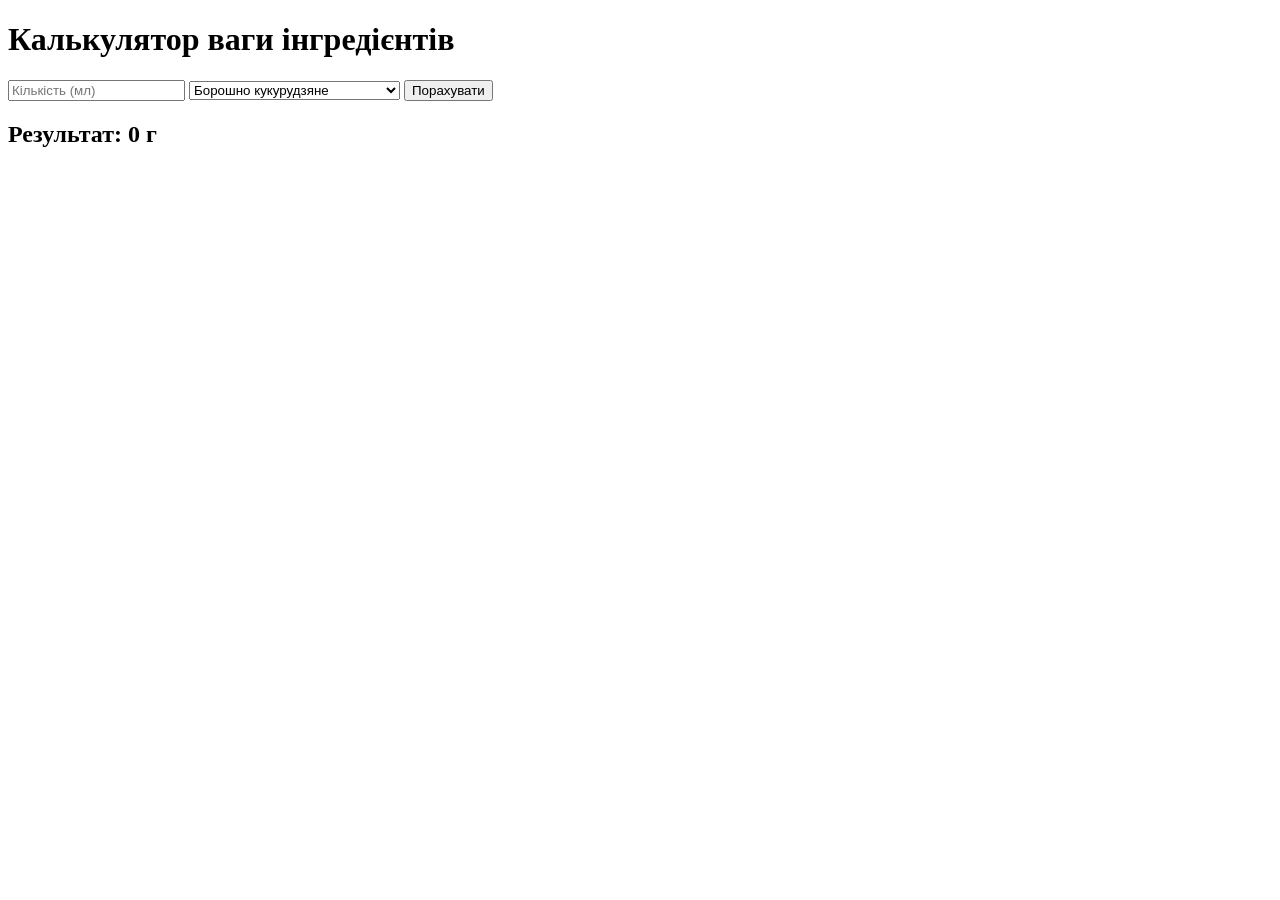
==== index.html @ 8fab9724 "Update index.html" ====
<!DOCTYPE html>
<html lang="uk">
<head>
    <meta charset="UTF-8">
    <title>Конвертер рецептів</title>
</head>
<body>
    <h1>Калькулятор ваги інгредієнтів</h1>

    <input type="number" id="volume-input" placeholder="Кількість (мл)">
    
  <select id="ingredient-select">
    <option value="борошно кукурудзяне">Борошно кукурудзяне</option>
    <option value="борошно пшеничне">Борошно пшеничне</option>
    <option value="варення">Варення</option>
    <option value="вершки (рідкі)">Вершки (рідкі)</option>
    <option value="вершкове масло (розтоплене)">Вершкове масло (розтоплене)</option>
    <option value="вівсяні пластівці">Вівсяні пластівці</option>
    <option value="вода">Вода</option>
    <option value="горіхи (мелені)">Горіхи (мелені)</option>
    <option value="гречка">Гречка</option>
    <option value="згущене молоко">Згущене молоко</option>
    <option value="йогурт (класичний)">Йогурт (класичний)</option>
    <option value="какао-порошок">Какао-порошок</option>
    <option value="кефір">Кефір</option>
    <option value="крохмаль">Крохмаль</option>
    <option value="майонез">Майонез</option>
    <option value="манна крупа">Манна крупа</option>
    <option value="мед (рідкий)">Мед (рідкий)</option>
    <option value="молоко цільне">Молоко цільне</option>
    <option value="олія рослинна">Олія рослинна</option>
    <option value="оцет">Оцет</option>
    <option value="пшоно">Пшоно</option>
    <option value="рис">Рис</option>
    <option value="родзинки">Родзинки</option>
    <option value="сир кисломолочний (творог)">Сир кисломолочний (творог)</option>
    <option value="сир твердий (тертий)">Сир твердий (тертий)</option>
    <option value="сіль (кухонна)">Сіль (кухонна)</option>
    <option value="сметана">Сметана</option>
    <option value="сухарі панірувальні">Сухарі панірувальні</option>
    <option value="томатна паста">Томатна паста</option>
    <option value="цукор">Цукор</option>
    <option value="цукрова пудра">Цукрова пудра</option>
</select>

    <button id="calc-button">Порахувати</button>

    <h2 id="result-text">Результат: 0 г</h2>

    <script type="module" src="js/app.js"></script>
</body>
</html>
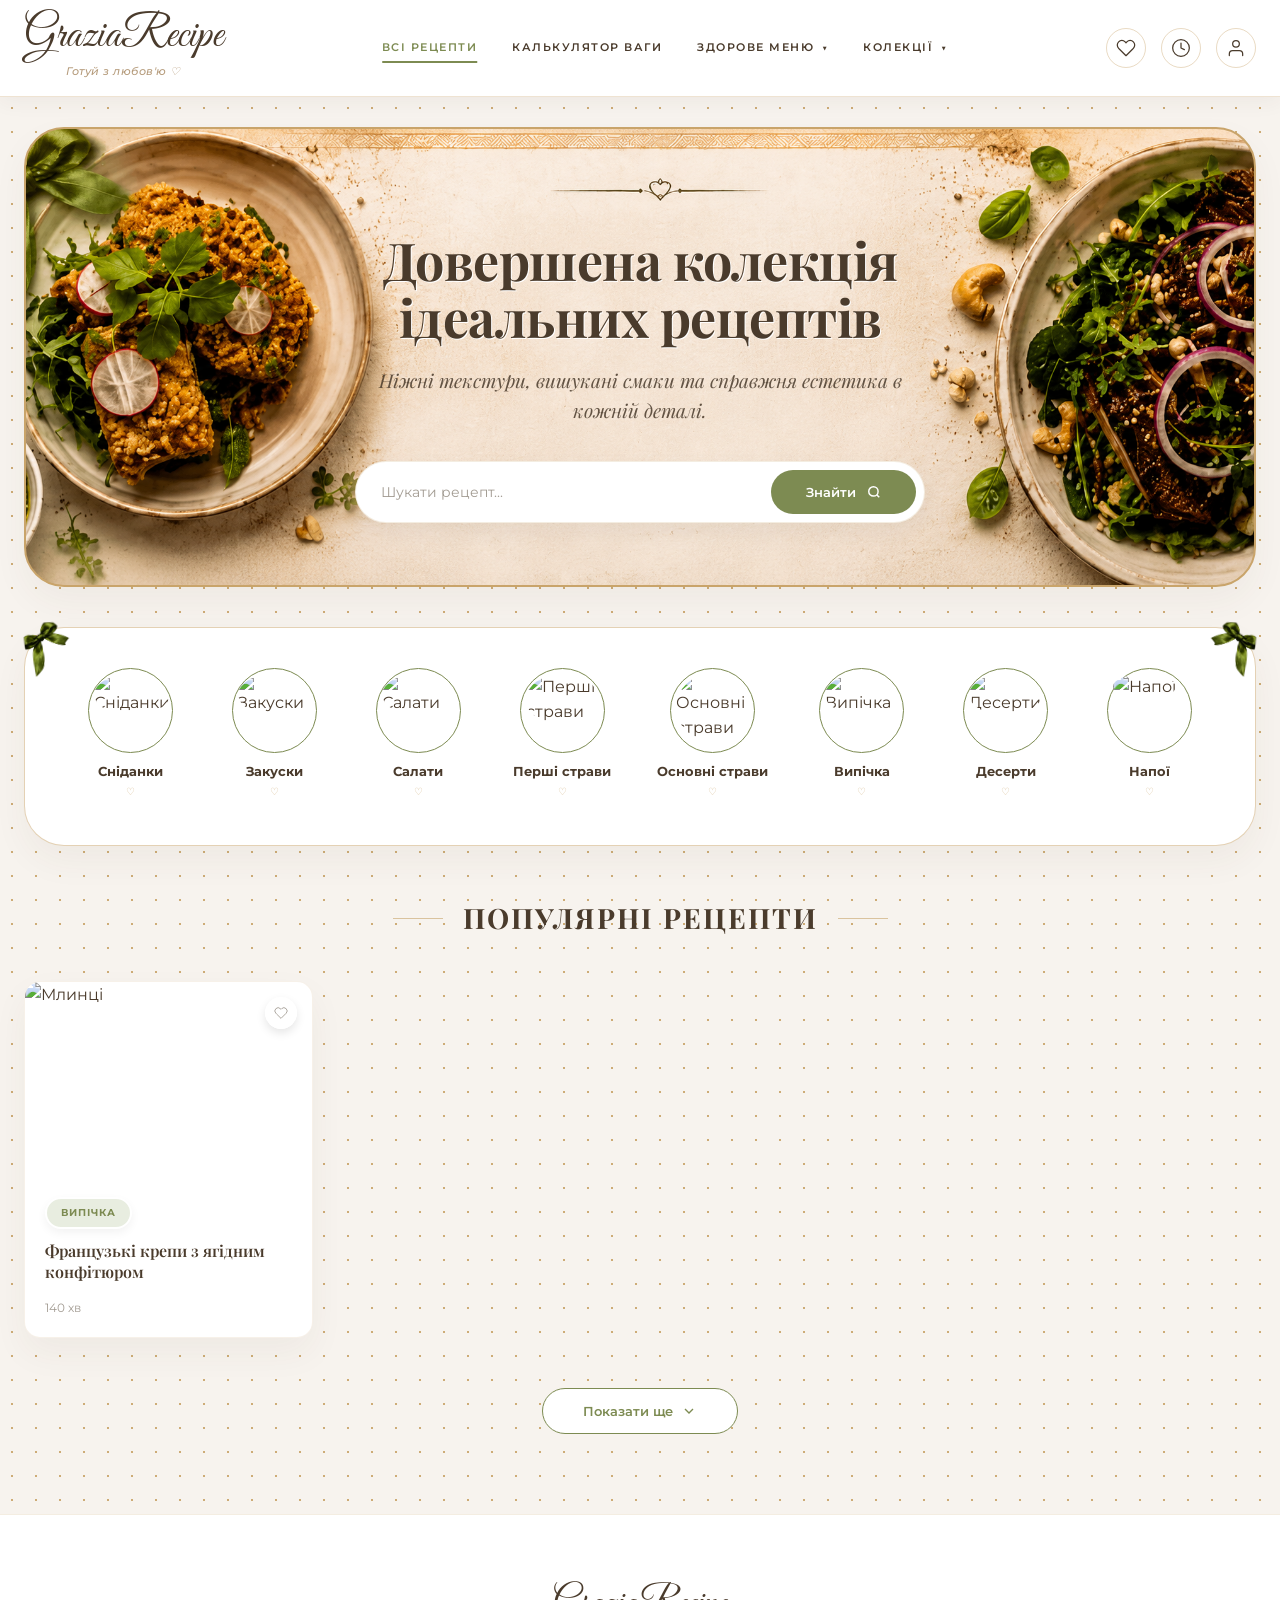
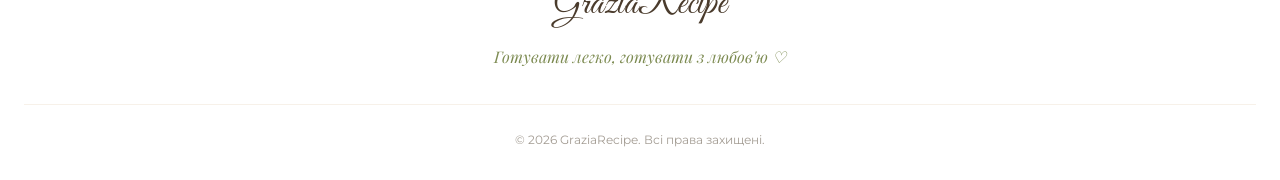
==== commit 4d6ed838: "Add files via upload" ====
--- a/index.html
+++ b/index.html
@@ -1,52 +1,249 @@
-<!DOCTYPE html>
-<html lang="uk">
-<head>
-    <meta charset="UTF-8">
-    <title>Конвертер рецептів</title>
-</head>
-<body>
-    <h1>Калькулятор ваги інгредієнтів</h1>
-
-    <input type="number" id="volume-input" placeholder="Кількість (мл)">
-    
-  <select id="ingredient-select">
-    <option value="борошно кукурудзяне">Борошно кукурудзяне</option>
-    <option value="борошно пшеничне">Борошно пшеничне</option>
-    <option value="варення">Варення</option>
-    <option value="вершки (рідкі)">Вершки (рідкі)</option>
-    <option value="вершкове масло (розтоплене)">Вершкове масло (розтоплене)</option>
-    <option value="вівсяні пластівці">Вівсяні пластівці</option>
-    <option value="вода">Вода</option>
-    <option value="горіхи (мелені)">Горіхи (мелені)</option>
-    <option value="гречка">Гречка</option>
-    <option value="згущене молоко">Згущене молоко</option>
-    <option value="йогурт (класичний)">Йогурт (класичний)</option>
-    <option value="какао-порошок">Какао-порошок</option>
-    <option value="кефір">Кефір</option>
-    <option value="крохмаль">Крохмаль</option>
-    <option value="майонез">Майонез</option>
-    <option value="манна крупа">Манна крупа</option>
-    <option value="мед (рідкий)">Мед (рідкий)</option>
-    <option value="молоко цільне">Молоко цільне</option>
-    <option value="олія рослинна">Олія рослинна</option>
-    <option value="оцет">Оцет</option>
-    <option value="пшоно">Пшоно</option>
-    <option value="рис">Рис</option>
-    <option value="родзинки">Родзинки</option>
-    <option value="сир кисломолочний (творог)">Сир кисломолочний (творог)</option>
-    <option value="сир твердий (тертий)">Сир твердий (тертий)</option>
-    <option value="сіль (кухонна)">Сіль (кухонна)</option>
-    <option value="сметана">Сметана</option>
-    <option value="сухарі панірувальні">Сухарі панірувальні</option>
-    <option value="томатна паста">Томатна паста</option>
-    <option value="цукор">Цукор</option>
-    <option value="цукрова пудра">Цукрова пудра</option>
-</select>
-
-    <button id="calc-button">Порахувати</button>
-
-    <h2 id="result-text">Результат: 0 г</h2>
-
-    <script type="module" src="js/app.js"></script>
-</body>
-</html>
+<!DOCTYPE html>
+<html lang="uk">
+<head>
+    <meta charset="UTF-8">
+    <meta name="viewport" content="width=device-width, initial-scale=1.0">
+    <title>GraziaRecipe - Luxury Food Blog</title>
+    <link rel="preconnect" href="https://fonts.googleapis.com">
+    <link rel="preconnect" href="https://fonts.gstatic.com" crossorigin>
+    <link href="https://fonts.googleapis.com/css2?family=Great+Vibes&family=Playfair+Display:ital,wght@0,400;0,500;0,600;0,700;1,400;1,500&family=Montserrat:wght@300;400;500;600;700&display=swap" rel="stylesheet">
+    <link rel="stylesheet" href="style.css">
+</head>
+<body>
+
+    <header id="header">
+        <div class="container header-inner">
+            <a href="#" class="logo-wrapper">
+                <span class="logo">GraziaRecipe</span>
+                <span class="logo-subtitle">Готуй з любов'ю ♡</span>
+            </a>
+            
+            <nav>
+                <ul class="nav-menu">
+                    <li class="nav-item">
+                        <a href="#" class="nav-link active">Всі рецепти</a>
+                    </li>
+
+                    <li class="nav-item">
+                        <a href="calculator.html" class="nav-link">Калькулятор ваги</a>
+                    </li>
+                    
+                    <li class="nav-item">
+                        <a href="#" class="nav-link">Здорове меню <span class="dropdown-arrow">▼</span></a>
+                        <ul class="dropdown">
+                            <li class="dropdown-item"><a href="#">Веганські</a></li>
+                            <li class="dropdown-item"><a href="#">Безглютенові</a></li>
+                            <li class="dropdown-item"><a href="#">Безлактозні</a></li>
+                            <li class="dropdown-item"><a href="#">Низькокалорійні</a></li>
+                        </ul>
+                    </li>
+
+                    <li class="nav-item">
+                        <a href="#" class="nav-link">Колекції <span class="dropdown-arrow">▼</span></a>
+                        <ul class="dropdown">
+                            <li class="dropdown-item"><a href="#">Святкове меню</a></li>
+                            <li class="dropdown-item"><a href="#">Сезонні страви</a></li>
+                            <li class="dropdown-item"><a href="#">Швидкі вечері</a></li>
+                            <li class="dropdown-item"><a href="#">Світова кухня</a></li>
+                        </ul>
+                    </li>
+                </ul>
+            </nav>
+
+            <div class="header-actions">
+                <button class="icon-btn" id="headerLikeBtn" title="Улюблені рецепти">
+                    <svg width="20" height="20" viewBox="0 0 24 24" fill="none" stroke="currentColor" stroke-width="1.5" stroke-linecap="round" stroke-linejoin="round"><path d="M20.84 4.61a5.5 5.5 0 0 0-7.78 0L12 5.67l-1.06-1.06a5.5 5.5 0 0 0-7.78 7.78l1.06 1.06L12 21.23l7.78-7.78 1.06-1.06a5.5 5.5 0 0 0 0-7.78z"></path></svg>
+                </button>
+
+                <button class="icon-btn" id="historyBtn" title="Недавно переглянуті">
+                    <svg width="20" height="20" viewBox="0 0 24 24" fill="none" stroke="currentColor" stroke-width="1.5" stroke-linecap="round" stroke-linejoin="round"><circle cx="12" cy="12" r="10"></circle><polyline points="12 6 12 12 16 14"></polyline></svg>
+                </button>
+
+                <button class="icon-btn" id="profileBtn" title="Особистий кабінет">
+                    <svg width="20" height="20" viewBox="0 0 24 24" fill="none" stroke="currentColor" stroke-width="1.5" stroke-linecap="round" stroke-linejoin="round"><path d="M20 21v-2a4 4 0 0 0-4-4H8a4 4 0 0 0-4 4v2"></path><circle cx="12" cy="7" r="4"></circle></svg>
+                </button>
+                <button class="mobile-menu-btn">☰</button>
+            </div>
+        </div>
+    </header>
+
+    <main class="container">
+        <section class="hero">
+            <div class="hero-banner">
+                <div class="hero-glass-box">
+                    <h1>Довершена колекція ідеальних рецептів</h1>
+                    <p>Ніжні текстури, вишукані смаки та справжня естетика в кожній деталі.</p>
+                    
+                    <div class="search-bar">
+                        <input type="text" placeholder="Шукати рецепт...">
+                        <button class="search-btn">
+                            Знайти
+                            <svg width="14" height="14" viewBox="0 0 24 24" fill="none" stroke="currentColor" stroke-width="2.5" style="margin-left: 3px;"><circle cx="11" cy="11" r="8"></circle><line x1="21" y1="21" x2="16.65" y2="16.65"></line></svg>
+                        </button>
+                    </div>
+                </div>
+            </div>
+        </section>
+
+        <section class="categories">
+            <div class="cat-bow cat-bow-left"></div>
+            <div class="cat-bow cat-bow-right"></div>
+            
+            <div class="cat-grid">
+                <a href="#" class="cat-item">
+                    <div class="cat-img-wrapper"><img src="https://images.unsplash.com/photo-1482049016688-2d3e1b311543?w=200" alt="Сніданки"></div>
+                    <span class="cat-title">Сніданки</span>
+                    <span class="cat-heart">♡</span>
+                </a>
+                <a href="#" class="cat-item">
+                    <div class="cat-img-wrapper"><img src="https://i.pinimg.com/736x/a3/d9/bb/a3d9bb0d39938982745c5a4143c83e48.jpg" alt="Закуски"></div>
+                    <span class="cat-title">Закуски</span>
+                    <span class="cat-heart">♡</span>
+                </a>
+                <a href="#" class="cat-item">
+                    <div class="cat-img-wrapper"><img src="https://i.pinimg.com/736x/c0/5c/c2/c05cc2533dc718ae43fe6944cbcaeb68.jpg" alt="Салати"></div>
+                    <span class="cat-title">Салати</span>
+                    <span class="cat-heart">♡</span>
+                </a>
+                <a href="#" class="cat-item">
+                    <div class="cat-img-wrapper"><img src="https://i.pinimg.com/736x/db/c8/eb/dbc8eb73798b4e2d21bcca78b2aa7bd7.jpg" alt="Перші страви"></div>
+                    <span class="cat-title">Перші страви</span>
+                    <span class="cat-heart">♡</span>
+                </a>
+                <a href="#" class="cat-item">
+                    <div class="cat-img-wrapper"><img src="https://i.pinimg.com/736x/73/da/9e/73da9e453c0d113468b92068413496cf.jpg" alt="Основні страви"></div>
+                    <span class="cat-title">Основні страви</span>
+                    <span class="cat-heart">♡</span>
+                </a>
+                <a href="#" class="cat-item">
+                    <div class="cat-img-wrapper"><img src="https://i.pinimg.com/1200x/c2/88/35/c28835ed4b4e5e25615f5ae172251b24.jpg" alt="Випічка"></div>
+                    <span class="cat-title">Випічка</span>
+                    <span class="cat-heart">♡</span>
+                </a>
+                <a href="#" class="cat-item">
+                    <div class="cat-img-wrapper"><img src="https://i.pinimg.com/736x/61/74/69/617469970fcf232cb636b91f20195818.jpg" alt="Десерти"></div>
+                    <span class="cat-title">Десерти</span>
+                    <span class="cat-heart">♡</span>
+                </a>
+                <a href="#" class="cat-item">
+                    <div class="cat-img-wrapper"><img src="https://i.pinimg.com/736x/46/6e/61/466e61cc21136e327276237c20cb2d0b.jpg" alt="Напої"></div>
+                    <span class="cat-title">Напої</span>
+                    <span class="cat-heart">♡</span>
+                </a>
+            </div>
+        </section>
+
+        <section>
+            <div class="section-header">
+                <h2 class="section-title">Популярні рецепти</h2>
+            </div>
+            
+            <div class="recipes-grid" id="recipesContainer">
+                
+                <div class="recipe-card" data-categories="випічка святкове">
+                    <div class="recipe-image-box">
+                        <img src="https://images.unsplash.com/photo-1567620905732-2d1ec7ab7445?w=500" alt="Млинці">
+                        <div class="like-circle"><svg viewBox="0 0 24 24" fill="none" stroke="currentColor" stroke-width="1.5"><path d="M20.84 4.61a5.5 5.5 0 0 0-7.78 0L12 5.67l-1.06-1.06a5.5 5.5 0 0 0-7.78 7.78l1.06 1.06L12 21.23l7.78-7.78 1.06-1.06a5.5 5.5 0 0 0 0-7.78z"></path></svg></div>
+                    </div>
+                    <div class="recipe-content">
+                        <span class="recipe-tag">Випічка</span>
+                        <h3 class="recipe-name">Французькі крепи з ягідним конфітюром</h3>
+                        <div class="recipe-calc">
+                            <div class="calc-title">✦ Кулінарні міри</div>
+                            <ul class="calc-list">
+                                <li><span>Молоко цільне (250г)</span> <span class="calc-measure">1 скл.</span></li>
+                                <li><span>Борошно пшеничне (160г)</span> <span class="calc-measure">1 скл.</span></li>
+                            </ul>
+                        </div>
+                        <div class="recipe-meta">140 хв</div>
+                    </div>
+                </div>
+
+            </div>
+            
+            <div class="btn-center-wrapper">
+                <button class="btn-outline" id="loadMoreBtn">
+                    Показати ще 
+                    <svg width="16" height="16" viewBox="0 0 24 24" fill="none" stroke="currentColor" stroke-width="2"><path d="M6 9l6 6 6-6"></path></svg>
+                </button>
+            </div>
+        </section>
+    </main>
+
+    <footer class="footer">
+        <div class="container">
+            <div class="footer-brand">GraziaRecipe</div>
+            <div class="footer-slogan">Готувати легко, готувати з любов'ю ♡</div>
+            <div class="footer-bottom">
+                © 2026 GraziaRecipe. Всі права захищені.
+            </div>
+        </div>
+    </footer>
+
+    <div class="modal" id="authModal">
+        <div class="modal-content" style="max-width: 380px; text-align: center; padding: 40px 30px;">
+            <span class="close-modal" id="closeAuthModal">&times;</span>
+            <h2 class="modal-title" id="authTitle" style="margin-bottom: 10px;">Ласкаво просимо</h2>
+            <p style="font-size: 13px; color: var(--text-gray); margin-bottom: 25px;">Увійдіть, щоб зберігати улюблені рецепти</p>
+            
+            <button class="google-btn">
+                <svg viewBox="0 0 24 24"><path fill="#4285F4" d="M22.56 12.25c0-.78-.07-1.53-.2-2.25H12v4.26h5.92c-.26 1.37-1.04 2.53-2.21 3.31v2.77h3.57c2.08-1.92 3.28-4.74 3.28-8.09z"/><path fill="#34A853" d="M12 23c2.97 0 5.46-.98 7.28-2.66l-3.57-2.77c-.98.66-2.23 1.06-3.71 1.06-2.86 0-5.29-1.93-6.16-4.53H2.18v2.84C3.99 20.53 7.7 23 12 23z"/><path fill="#FBBC05" d="M5.84 14.09c-.22-.66-.35-1.36-.35-2.09s.13-1.43.35-2.09V7.07H2.18C1.43 8.55 1 10.22 1 12s.43 3.45 1.18 4.93l2.85-2.22.81-.62z"/><path fill="#EA4335" d="M12 5.38c1.62 0 3.06.56 4.21 1.64l3.15-3.15C17.45 2.09 14.97 1 12 1 7.7 1 3.99 3.47 2.18 7.07l3.66 2.84c.87-2.6 3.3-4.53 6.16-4.53z"/></svg>
+                Продовжити з Google
+            </button>
+
+            <div class="auth-divider">або через email</div>
+
+            <form action="#">
+                <input type="email" class="modal-input" placeholder="Ваш Email" required>
+                <input type="password" class="modal-input" placeholder="Пароль" required>
+                <button type="submit" class="modal-btn" id="authSubmitBtn">Увійти</button>
+            </form>
+            <p style="margin-top: 20px; font-size: 12px; color: var(--text-gray);">
+                <span id="authHintText">Немає акаунту?</span> 
+                <a href="#" id="toggleAuthMode" style="color: var(--accent-olive); font-weight: 600; text-decoration: none;">Зареєструватися</a>
+            </p>
+        </div>
+    </div>
+
+    <div class="modal" id="historyModal">
+        <div class="modal-content" style="max-width: 400px; text-align: left; padding: 40px 30px;">
+            <span class="close-modal" id="closeHistoryModal">&times;</span>
+            <h2 class="modal-title" style="margin-bottom: 20px; font-size: 24px;">Недавно переглянуті</h2>
+            
+            <div id="historyList" style="display: flex; flex-direction: column; gap: 12px;">
+                <p style="color: var(--text-gray); font-size: 13px; text-align: center;">Тут будуть ваші недавно переглянуті рецепти.</p>
+            </div>
+        </div>
+    </div>
+
+    <div class="modal" id="recipeModal">
+        <div class="modal-content">
+            <span class="close-modal" id="closeRecipeModal">&times;</span>
+            
+            <div class="recipe-modal-header">
+                <img src="" alt="Фото рецепту" class="recipe-modal-img" id="modalRecipeImg">
+                <div class="recipe-modal-info">
+                    <span class="recipe-tag" id="modalRecipeTag">Категорія</span>
+                    <h2 class="recipe-modal-title" id="modalRecipeTitle">Назва рецепту</h2>
+                    <div class="recipe-meta" id="modalRecipeTime">
+                        <svg width="16" height="16" viewBox="0 0 24 24" fill="none" stroke="currentColor" stroke-width="2"><circle cx="12" cy="12" r="10"></circle><polyline points="12 6 12 12 16 14"></polyline></svg>
+                        <span id="modalRecipeTimeText">Час приготування</span>
+                    </div>
+                </div>
+            </div>
+
+            <div class="recipe-modal-body">
+                <h4>Інгредієнти:</h4>
+                <ul id="modalRecipeIngredients">
+                    </ul>
+
+                <h4>Покрокове приготування:</h4>
+                <p id="modalRecipeSteps">
+                    </p>
+            </div>
+        </div>
+    </div>
+
+    <script src="script.js"></script>
+</body>
+</html>
--- a/style.css
+++ b/style.css
@@ -0,0 +1,991 @@
+/* ================= VARIABLES & RESET ================= */
+:root {
+    --bg-main: #f7f3ee;
+    --bg-secondary: #efe7dc;
+    --accent-olive: #7d8b52;
+    --accent-olive-hover: #6a7644;
+    --text-dark: #4a3b2c;
+    --text-gray: #a39c93;
+    --accent-gold: #c9a46a;
+    --white: #ffffff;
+    
+    --radius-xl: 40px;
+    --radius-lg: 25px;
+    --radius-md: 16px;
+    --radius-sm: 10px;
+    
+    --shadow-soft: 0 15px 35px rgba(74, 59, 44, 0.05);
+    --shadow-float: 0 20px 40px rgba(125, 139, 82, 0.15);
+    --shadow-glass: 0 8px 32px rgba(74, 59, 44, 0.08);
+    
+    --transition-smooth: all 0.5s cubic-bezier(0.25, 1, 0.3, 1);
+}
+
+* {
+    margin: 0;
+    padding: 0;
+    box-sizing: border-box;
+}
+
+::-webkit-scrollbar { width: 8px; }
+::-webkit-scrollbar-track { background: var(--bg-main); }
+::-webkit-scrollbar-thumb { background: var(--accent-olive); border-radius: 10px; }
+::-webkit-scrollbar-thumb:hover { background: var(--accent-olive-hover); }
+
+body {
+    background-color: var(--bg-main);
+    background-image: radial-gradient(rgba(201, 164, 106, 0.9) 1px, transparent 1px);
+    background-size: 24px 24px;
+    color: var(--text-dark);
+    font-family: 'Montserrat', sans-serif;
+    line-height: 1.6;
+    overflow-x: hidden;
+}
+
+.container {
+    max-width: 1400px;
+    margin: 0 auto;
+    padding: 0 24px;
+}
+
+/* ================= HEADER ================= */
+header {
+    position: sticky;
+    top: 0;
+    z-index: 1000;
+    background: var(--white);
+    border-bottom: 1px solid rgba(201, 164, 106, 0.3);
+    box-shadow: 0 4px 20px rgba(74, 59, 44, 0.06);
+    transition: padding 0.3s ease, box-shadow 0.3s ease;
+    will-change: padding, box-shadow; 
+    padding: 15px 0;
+}
+
+header.scrolled {
+    padding: 10px 0;
+    box-shadow: var(--shadow-glass);
+}
+
+.header-inner {
+    display: flex;
+    justify-content: space-between;
+    align-items: center;
+}
+
+.logo-wrapper {
+    display: flex;
+    flex-direction: column;
+    align-items: center;
+    text-decoration: none;
+}
+
+.logo {
+    font-family: 'Great Vibes', cursive;
+    font-size: 44px;
+    color: var(--text-dark);
+    line-height: 1;
+    text-shadow: 1px 1px 2px rgba(255,255,255,0.8);
+}
+
+.logo-subtitle {
+    font-family: 'Montserrat', sans-serif;
+    font-size: 11px;
+    color: #b59b7b; 
+    font-style: italic;
+    letter-spacing: 0.5px;
+    margin-top: 4px;
+    font-weight: 500;
+}
+
+.nav-menu {
+    display: flex;
+    gap: 35px;
+    list-style: none;
+}
+
+.nav-item { position: relative; }
+
+.nav-link {
+    text-decoration: none;
+    color: var(--text-dark);
+    font-size: 11px;
+    font-weight: 600;
+    text-transform: uppercase;
+    letter-spacing: 1.5px;
+    position: relative;
+    padding-bottom: 6px;
+    transition: var(--transition-smooth);
+    display: inline-block;
+}
+
+.nav-link:hover, .nav-link.active {
+    color: var(--accent-olive);
+}
+
+.nav-link::after {
+    content: '';
+    position: absolute;
+    width: 0;
+    height: 2px;
+    bottom: 0;
+    left: 50%;
+    background-color: var(--accent-olive);
+    transition: var(--transition-smooth);
+    transform: translateX(-50%);
+}
+
+.nav-link:hover::after, .nav-link.active::after {
+    width: 100%;
+}
+
+.dropdown-arrow {
+    font-size: 9px;
+    margin-left: 3px;
+    display: inline-block;
+    vertical-align: middle;
+    transition: transform 0.3s ease;
+}
+
+.nav-item:hover .dropdown-arrow {
+    transform: rotate(180deg);
+}
+
+.dropdown {
+    position: absolute;
+    top: 100%;
+    left: 50%;
+    transform: translateX(-50%) translateY(15px);
+    background-color: var(--white);
+    min-width: 200px;
+    border-radius: 12px;
+    box-shadow: 0 10px 30px rgba(0,0,0,0.1);
+    border: 1px solid rgba(201, 164, 106, 0.15);
+    list-style: none;
+    padding: 0; 
+    overflow: hidden; 
+    opacity: 0;
+    visibility: hidden;
+    transition: all 0.3s ease;
+    z-index: 100;
+}
+
+.nav-item:hover .dropdown {
+    opacity: 1;
+    visibility: visible;
+    transform: translateX(-50%) translateY(5px);
+}
+
+.dropdown-item {
+    border-bottom: 1px solid rgba(201, 164, 106, 0.15);
+}
+
+.dropdown-item:last-child {
+    border-bottom: none; 
+}
+
+.dropdown-item a {
+    text-decoration: none;
+    color: var(--text-dark);
+    font-size: 12px;
+    font-weight: 500;
+    padding: 12px 20px; 
+    display: block;
+    transition: all 0.3s ease;
+}
+
+.dropdown-item a:hover {
+    background-color: rgba(125, 139, 82, 0.08);
+    color: var(--accent-olive);
+}
+
+/* ================= АКТИВНИЙ ПУНКТ У ВИПАДАЮЧОМУ МЕНЮ ================= */
+.dropdown-item a.active {
+    background-color: rgba(125, 139, 82, 0.15);
+    color: var(--accent-olive);
+    font-weight: 700;
+    border-left: 3px solid var(--accent-olive);
+}
+
+.header-actions {
+    display: flex;
+    align-items: center;
+    gap: 15px;
+}
+
+.icon-btn {
+    background: none;
+    border: 1px solid rgba(201, 164, 106, 0.4);
+    border-radius: 50%;
+    width: 40px;
+    height: 40px;
+    display: flex;
+    align-items: center;
+    justify-content: center;
+    color: var(--text-dark);
+    cursor: pointer;
+    transition: var(--transition-smooth);
+}
+
+.icon-btn:hover {
+    color: var(--accent-olive);
+    border-color: var(--accent-olive);
+    transform: translateY(-2px);
+    background: var(--bg-main);
+}
+
+/* Стиль для активної кнопки профілю */
+.icon-btn.active-profile {
+    color: var(--accent-olive) !important;
+    border-color: var(--accent-olive) !important;
+    background: rgba(125, 139, 82, 0.1) !important;
+}
+
+.mobile-menu-btn {
+    display: none;
+    background: none;
+    border: none;
+    font-size: 24px;
+    color: var(--text-dark);
+    cursor: pointer;
+}
+
+/* ================= HERO SECTION ================= */
+.hero {
+    margin: 30px auto 40px;
+}
+
+.hero-banner {
+    position: relative;
+    width: 100%;
+    height: 460px;
+    background-color: var(--bg-secondary);
+    background-image: url('img/hero-bg.png'); 
+    background-size: cover;
+    background-position: center calc(50% - 0.5px); 
+    background-repeat: no-repeat;
+    border-radius: var(--radius-xl);
+    border: 2px solid var(--accent-gold);
+    box-shadow: var(--shadow-soft);
+    overflow: hidden;
+    display: flex;
+    align-items: center;
+    justify-content: center;
+}
+
+.hero-glass-box {
+    position: relative;
+    z-index: 5;
+    background: transparent;
+    text-align: center;
+    max-width: 650px;
+    padding: 0 40px;
+    margin-top: 40px; 
+}
+
+.hero-glass-box h1 {
+    font-family: 'Playfair Display', serif;
+    font-size: 52px;
+    color: var(--text-dark);
+    line-height: 1.1;
+    margin-bottom: 20px;
+    letter-spacing: -0.5px;
+    text-shadow: 1px 1px 0 #fff;
+}
+
+.hero-glass-box p {
+    font-family: 'Playfair Display', serif;
+    font-style: italic;
+    font-size: 19px;
+    color: var(--text-dark);
+    opacity: 0.85;
+    margin-bottom: 35px;
+}
+
+.search-bar {
+    display: flex;
+    background: var(--white);
+    border-radius: 40px;
+    padding: 8px 8px 8px 25px;
+    box-shadow: 0 10px 25px rgba(0,0,0,0.05);
+    border: 1px solid rgba(201, 164, 106, 0.2);
+}
+
+.search-bar input {
+    flex: 1;
+    border: none;
+    outline: none;
+    background: transparent;
+    font-family: 'Montserrat', sans-serif;
+    font-size: 14px;
+    color: var(--text-dark);
+}
+
+.search-bar input::placeholder {
+    color: var(--text-gray);
+}
+
+.search-btn {
+    background: var(--accent-olive);
+    color: var(--white);
+    border: none;
+    padding: 14px 35px;
+    border-radius: 30px;
+    font-family: 'Montserrat', sans-serif;
+    font-size: 13px;
+    font-weight: 600;
+    cursor: pointer;
+    transition: var(--transition-smooth);
+    display: flex;
+    align-items: center;
+    gap: 8px;
+}
+
+.search-btn:hover {
+    background: var(--accent-olive-hover);
+}
+
+/* ================= CATEGORIES ================= */
+.categories {
+    background: var(--white);
+    border-radius: var(--radius-xl);
+    border: 1px solid rgba(201, 164, 106, 0.5); 
+    padding: 25px 50px;
+    margin-top: 0; 
+    margin-bottom: 50px;
+    box-shadow: var(--shadow-soft);
+    position: relative;
+    z-index: 10;
+}
+
+.cat-bow {
+    position: absolute;
+    top: -15px; 
+    width: 75px;
+    height: 75px;
+    background-image: url('img/gold-bow.png'); 
+    background-size: contain;
+    background-repeat: no-repeat;
+    z-index: 15;
+}
+
+.cat-bow-left { 
+    left: -20px; 
+    transform: rotate(-5deg); 
+}
+
+.cat-bow-right { 
+    right: -20px; 
+    transform: scaleX(-1) rotate(-5deg); 
+}
+
+.cat-grid {
+    display: flex;
+    justify-content: space-between;
+    align-items: center;
+    overflow-x: auto;
+    padding: 15px 5px 20px 5px; 
+}
+
+.cat-grid::-webkit-scrollbar { height: 4px; }
+
+.cat-item {
+    display: flex;
+    flex-direction: column;
+    align-items: center;
+    text-decoration: none;
+    color: var(--text-dark);
+    gap: 8px;
+    min-width: 100px;
+    transition: var(--transition-smooth);
+}
+
+.cat-img-wrapper {
+    width: 85px;
+    height: 85px;
+    border-radius: 50%;
+    border: 1px solid var(--accent-olive);
+    padding: 5px;
+    background: var(--white);
+    transition: var(--transition-smooth);
+    position: relative;
+}
+
+.cat-img-wrapper img {
+    width: 100%;
+    height: 100%;
+    border-radius: 50%;
+    object-fit: cover;
+    transition: var(--transition-smooth);
+}
+
+.cat-item:hover .cat-img-wrapper {
+    transform: scale(1.08);
+    border-color: var(--accent-gold);
+    box-shadow: 0 10px 20px rgba(201, 164, 106, 0.2);
+}
+
+.cat-item:hover img {
+    transform: scale(1.05);
+}
+
+.cat-title {
+    font-size: 13px;
+    font-weight: 700;
+}
+
+.cat-heart {
+    font-size: 10px;
+    color: var(--accent-gold);
+    opacity: 0.7;
+    margin-top: -5px;
+    transition: var(--transition-smooth);
+}
+
+.cat-item:hover .cat-heart {
+    opacity: 1;
+    transform: scale(1.2);
+}
+
+/* АКТИВНА КАТЕГОРІЯ (ВИДІЛЕННЯ) */
+.cat-item.active .cat-img-wrapper {
+    border-color: var(--accent-gold);
+    border-width: 3px; 
+    transform: scale(1.15); 
+    box-shadow: 0 10px 25px rgba(201, 164, 106, 0.4);
+}
+.cat-item.active .cat-title {
+    color: var(--accent-olive);
+    font-weight: 800; 
+}
+.cat-item.active .cat-heart {
+    opacity: 1;
+    transform: scale(1.3);
+}
+
+/* ================= POPULAR RECIPES ================= */
+.section-header {
+    display: flex;
+    align-items: center;
+    justify-content: center;
+    gap: 20px;
+    margin-bottom: 40px;
+}
+
+.section-header::before, .section-header::after {
+    content: '';
+    width: 50px;
+    height: 1px;
+    background: var(--accent-gold);
+    opacity: 0.6;
+}
+
+.section-title {
+    font-family: 'Playfair Display', serif;
+    font-size: 28px;
+    color: var(--text-dark);
+    text-transform: uppercase;
+    letter-spacing: 2px;
+}
+
+.recipes-grid {
+    display: grid;
+    grid-template-columns: repeat(4, 1fr);
+    gap: 25px;
+    margin-bottom: 50px;
+    align-items: start; 
+}
+
+a.recipe-card {
+    text-decoration: none !important;
+    color: inherit !important;
+    display: flex;
+    flex-direction: column;
+    background: #ffffff;
+    border-radius: 12px;
+    overflow: hidden;
+    border: 1px solid rgba(0, 0, 0, 0.08);
+    transition: transform 0.2s ease, box-shadow 0.2s ease;
+}
+
+.recipe-card {
+    background: var(--white);
+    border-radius: var(--radius-md);
+    overflow: hidden;
+    border: 1px solid rgba(201, 164, 106, 0.15);
+    box-shadow: var(--shadow-soft);
+    transition: var(--transition-smooth);
+    display: flex;
+    flex-direction: column;
+    position: relative;
+    cursor: pointer;
+}
+
+.recipe-card:hover, a.recipe-card:hover {
+    transform: translateY(-8px);
+    box-shadow: var(--shadow-float);
+    border-color: rgba(125, 139, 82, 0.4);
+}
+
+.recipe-image-box {
+    position: relative;
+    height: 220px;
+    width: 100%;
+    overflow: hidden;
+}
+
+.recipe-image-box img {
+    width: 100%;
+    height: 100%;
+    object-fit: cover;
+    transition: var(--transition-smooth);
+}
+
+.recipe-card:hover .recipe-image-box img {
+    transform: scale(1.08);
+}
+
+.like-circle {
+    position: absolute;
+    top: 15px;
+    right: 15px;
+    width: 32px;
+    height: 32px;
+    background: rgba(255, 255, 255, 0.9);
+    border-radius: 50%;
+    display: flex;
+    align-items: center;
+    justify-content: center;
+    cursor: pointer;
+    box-shadow: 0 4px 10px rgba(0,0,0,0.1);
+    transition: var(--transition-smooth);
+    z-index: 2;
+}
+
+.like-circle svg {
+    width: 14px;
+    height: 14px;
+    stroke: var(--text-gray);
+    transition: var(--transition-smooth);
+}
+
+.like-circle:hover, .like-circle.liked {
+    background: var(--accent-olive);
+}
+
+.like-circle:hover svg, .like-circle.liked svg {
+    stroke: var(--white);
+    fill: var(--white);
+}
+
+/* СТИЛЬ ДЛЯ ВЕРХНЬОГО ЛАЙКА */
+.icon-btn.liked {
+    color: var(--accent-olive);
+    border-color: var(--accent-olive);
+    background: rgba(125, 139, 82, 0.1);
+}
+.icon-btn.liked svg {
+    fill: var(--accent-olive); 
+}
+
+.recipe-content {
+    padding: 25px 20px 20px;
+    display: flex;
+    flex-direction: column;
+    flex: 1;
+    position: relative;
+}
+
+.recipe-tag {
+    background: #E8EDE0;
+    color: var(--accent-olive);
+    font-size: 10px;
+    font-weight: 700;
+    text-transform: uppercase;
+    letter-spacing: 1px;
+    padding: 6px 14px;
+    border-radius: 20px;
+    align-self: flex-start;
+    margin-bottom: 12px;
+    margin-top: -30px;
+    position: relative;
+    z-index: 3;
+    border: 2px solid var(--white);
+    box-shadow: 0 4px 10px rgba(0,0,0,0.05);
+}
+
+.recipe-name {
+    font-family: 'Playfair Display', serif;
+    font-size: 16px;
+    font-weight: 600;
+    color: var(--text-dark);
+    margin-bottom: 15px;
+    line-height: 1.3;
+}
+
+.recipe-meta {
+    margin-top: auto;
+    display: flex;
+    align-items: center;
+    gap: 6px;
+    color: var(--text-gray);
+    font-size: 12px;
+}
+
+/* СТИЛІ ДЛЯ ВНУТРІШНІХ МІР РЕЦЕПТУ */
+.calc-list {
+    list-style: none !important;
+    padding: 0 !important;
+    margin: 0 !important;
+}
+
+.calc-list li {
+    display: flex;
+    justify-content: space-between;
+    font-size: 12px;
+    line-height: 1.6;
+    margin-bottom: 4px;
+}
+
+.recipe-calc {
+    background: #fdfbf7;
+    border: 1px dashed #c9a46a;
+    border-radius: 6px;
+    padding: 10px;
+    margin: 12px 0;
+}
+
+.calc-title {
+    font-size: 11px;
+    font-weight: 700;
+    color: #606c38;
+    text-transform: uppercase;
+    margin-bottom: 6px;
+    letter-spacing: 0.5px;
+}
+
+.calc-measure {
+    font-weight: 600;
+    color: #606c38;
+}
+
+.recipe-card .recipe-calc {
+    display: none;
+    margin-top: 15px;
+    padding: 12px;
+    background: #fcfbfa;
+    border: 1px dashed var(--accent-olive);
+    border-radius: 8px;
+}
+
+.recipe-card.active .recipe-calc {
+    display: block;
+    animation: fadeIn 0.3s ease-in-out;
+}
+
+@keyframes fadeIn {
+    from { opacity: 0; transform: translateY(-5px); }
+    to { opacity: 1; transform: translateY(0); }
+}
+
+.btn-center-wrapper {
+    text-align: center;
+    margin-bottom: 80px;
+}
+
+.btn-outline {
+    background: var(--white);
+    color: var(--accent-olive);
+    border: 1px solid var(--accent-olive);
+    padding: 14px 40px;
+    border-radius: 30px;
+    font-family: 'Montserrat', sans-serif;
+    font-size: 13px;
+    font-weight: 600;
+    cursor: pointer;
+    transition: var(--transition-smooth);
+    display: inline-flex;
+    align-items: center;
+    gap: 8px;
+}
+
+.btn-outline:hover {
+    background: var(--accent-olive);
+    color: var(--white);
+    box-shadow: 0 10px 25px rgba(125, 139, 82, 0.2);
+}
+
+/* ================= MODAL WINDOW ================= */
+.modal {
+    display: none;
+    position: fixed;
+    top: 0;
+    left: 0;
+    width: 100%;
+    height: 100%;
+    background: rgba(247, 243, 238, 0.6) !important; 
+    backdrop-filter: blur(6px) !important; 
+    -webkit-backdrop-filter: blur(6px) !important;
+    z-index: 2000;
+    justify-content: center;
+    align-items: center;
+}
+
+.modal-content {
+    background: var(--white);
+    padding: 40px;
+    border-radius: var(--radius-md);
+    max-width: 400px;
+    width: 90%;
+    position: relative;
+    text-align: center;
+    box-shadow: var(--shadow-float);
+    animation: modalFadeIn 0.3s ease;
+}
+
+@keyframes modalFadeIn {
+    from { opacity: 0; transform: translateY(-20px); }
+    to { opacity: 1; transform: translateY(0); }
+}
+
+.close-modal {
+    position: absolute;
+    top: 15px;
+    right: 20px;
+    font-size: 40px; 
+    cursor: pointer;
+    color: var(--text-gray);
+    transition: var(--transition-smooth);
+}
+
+.close-modal:hover {
+    color: var(--accent-olive);
+}
+
+.modal-title {
+    font-family: 'Playfair Display', serif;
+    font-size: 26px;
+    color: var(--text-dark);
+    margin-bottom: 25px;
+}
+
+.modal-input {
+    width: 100%;
+    padding: 14px;
+    margin-bottom: 15px;
+    border: 1px solid rgba(201, 164, 106, 0.4);
+    border-radius: 8px;
+    font-family: 'Montserrat', sans-serif;
+    outline: none;
+    transition: var(--transition-smooth);
+}
+
+.modal-input:focus {
+    border-color: var(--accent-olive);
+    box-shadow: 0 0 5px rgba(125, 139, 82, 0.2);
+}
+
+.modal-btn {
+    background: var(--accent-olive);
+    color: var(--white);
+    border: none;
+    padding: 14px;
+    width: 100%;
+    border-radius: 30px;
+    font-family: 'Montserrat', sans-serif;
+    font-weight: 600;
+    font-size: 14px;
+    cursor: pointer;
+    transition: var(--transition-smooth);
+    margin-top: 10px;
+}
+
+.modal-btn:hover {
+    background: var(--accent-olive-hover);
+    box-shadow: 0 5px 15px rgba(125, 139, 82, 0.3);
+}
+
+#recipeModal .modal-content {
+    max-width: 750px;
+    width: 95%;
+    text-align: left;
+    padding: 30px;
+    display: flex;
+    flex-direction: column;
+    gap: 20px;
+    max-height: 90vh;
+    overflow-y: auto;
+}
+
+.recipe-modal-header {
+    display: flex;
+    gap: 25px;
+    align-items: center;
+    border-bottom: 1px dashed rgba(201, 164, 106, 0.4);
+    padding-bottom: 20px;
+}
+
+.recipe-modal-img {
+    width: 200px;
+    height: 200px;
+    border-radius: var(--radius-md);
+    object-fit: cover;
+    box-shadow: var(--shadow-soft);
+}
+
+.recipe-modal-info .recipe-tag {
+    margin-top: 0;
+    margin-bottom: 10px;
+    display: inline-block;
+}
+
+.recipe-modal-title {
+    font-family: 'Playfair Display', serif;
+    font-size: 28px;
+    color: var(--text-dark);
+    margin-bottom: 10px;
+    line-height: 1.2;
+}
+
+.recipe-modal-body h4 {
+    color: var(--accent-olive);
+    margin-bottom: 15px;
+    font-family: 'Playfair Display', serif;
+    font-size: 20px;
+}
+
+.recipe-modal-body ul {
+    list-style-type: none;
+    margin-bottom: 25px;
+}
+
+.recipe-modal-body ul li {
+    padding: 8px 0;
+    border-bottom: 1px solid rgba(0,0,0,0.05);
+    font-size: 14px;
+    display: flex;
+    justify-content: space-between;
+}
+
+.recipe-modal-body p {
+    font-size: 14px;
+    line-height: 1.8;
+    color: var(--text-dark);
+}
+
+/* ================= FOOTER ================= */
+.footer {
+    background-color: var(--white);
+    border-top: 1px solid rgba(201, 164, 106, 0.2);
+    padding: 60px 0 30px;
+    margin-top: 80px;
+    text-align: center;
+}
+
+.footer-brand {
+    font-family: 'Great Vibes', cursive;
+    font-size: 38px;
+    color: var(--text-dark);
+    margin-bottom: 8px;
+}
+
+.footer-slogan {
+    font-family: 'Playfair Display', serif;
+    font-style: italic;
+    font-size: 16px;
+    color: var(--accent-olive);
+    margin-bottom: 35px;
+}
+
+.footer-bottom {
+    border-top: 1px solid rgba(201, 164, 106, 0.15);
+    padding-top: 25px;
+    font-size: 12px;
+    color: var(--text-gray);
+    font-family: 'Montserrat', sans-serif;
+}
+
+/* СТИЛІ ДЛЯ КНОПКИ GOOGLE У ВІКНІ ВХОДУ */
+.google-btn {
+    background: var(--white);
+    color: #3c4043; 
+    border: 1px solid #dadce0; 
+    padding: 10px 15px;
+    width: 100%;
+    border-radius: 8px; 
+    font-family: 'Montserrat', sans-serif;
+    font-weight: 500;
+    font-size: 14px;
+    cursor: pointer;
+    transition: background 0.2s ease, box-shadow 0.2s ease;
+    margin-bottom: 15px;
+    display: flex;
+    align-items: center;
+    justify-content: center;
+    gap: 10px;
+}
+.google-btn:hover {
+    background: #f8f9fa;
+    box-shadow: 0 1px 3px rgba(60,64,67,0.1);
+}
+.google-btn svg {
+    width: 18px;
+    height: 18px;
+}
+
+/* ================= RESPONSIVE ================= */
+@media (max-width: 1200px) {
+    .recipes-grid { grid-template-columns: repeat(3, 1fr); }
+}
+
+@media (max-width: 992px) {
+    .nav-menu { display: none; }
+    .mobile-menu-btn { display: block; }
+    .hero-banner { height: 320px; }
+    .recipes-grid { grid-template-columns: repeat(2, 1fr); }
+    .cat-grid { flex-wrap: wrap; justify-content: center; gap: 15px; }
+}
+
+@media (max-width: 768px) {
+    .hero-glass-box h1 { font-size: 32px; }
+    .hero-glass-box p { font-size: 14px; }
+    .hero-glass-box { padding: 20px; margin: 0 10px; margin-top: 20px;}
+    .search-bar { flex-direction: column; border-radius: 20px; padding: 10px; background: transparent; border: none; box-shadow: none; gap: 10px;}
+    .search-bar input { background: #fff; padding: 15px; border-radius: 30px; width: 100%; border: 1px solid rgba(201, 164, 106, 0.2);}
+    .search-btn { width: 100%; justify-content: center; }
+    .recipes-grid { grid-template-columns: 1fr; }
+    .footer-content { flex-direction: column; gap: 20px; text-align: center; }
+    .cat-item { width: 25%; }
+    .recipe-modal-header { flex-direction: column; text-align: center; }
+    .recipe-modal-img { width: 100%; height: 250px; }
+    #recipeModal .modal-content { padding: 20px; }
+}
+
+/* ================= СТИЛІ ДЛЯ ІСТОРІЇ ПЕРЕГЛЯДІВ ================= */
+.history-item {
+    display: flex;
+    align-items: center;
+    gap: 15px;
+    padding: 10px;
+    border-radius: 12px;
+    border: 1px solid rgba(201, 164, 106, 0.2);
+    transition: var(--transition-smooth);
+    cursor: pointer;
+}
+.history-item:hover {
+    background: #fdfbf7;
+    border-color: var(--accent-olive);
+    transform: translateY(-2px);
+    box-shadow: 0 4px 10px rgba(0,0,0,0.05);
+}
+.history-item img {
+    width: 60px;
+    height: 60px;
+    border-radius: 8px;
+    object-fit: cover;
+}
+.history-item-title {
+    font-size: 14px;
+    font-weight: 600;
+    color: var(--text-dark);
+    line-height: 1.3;
+}
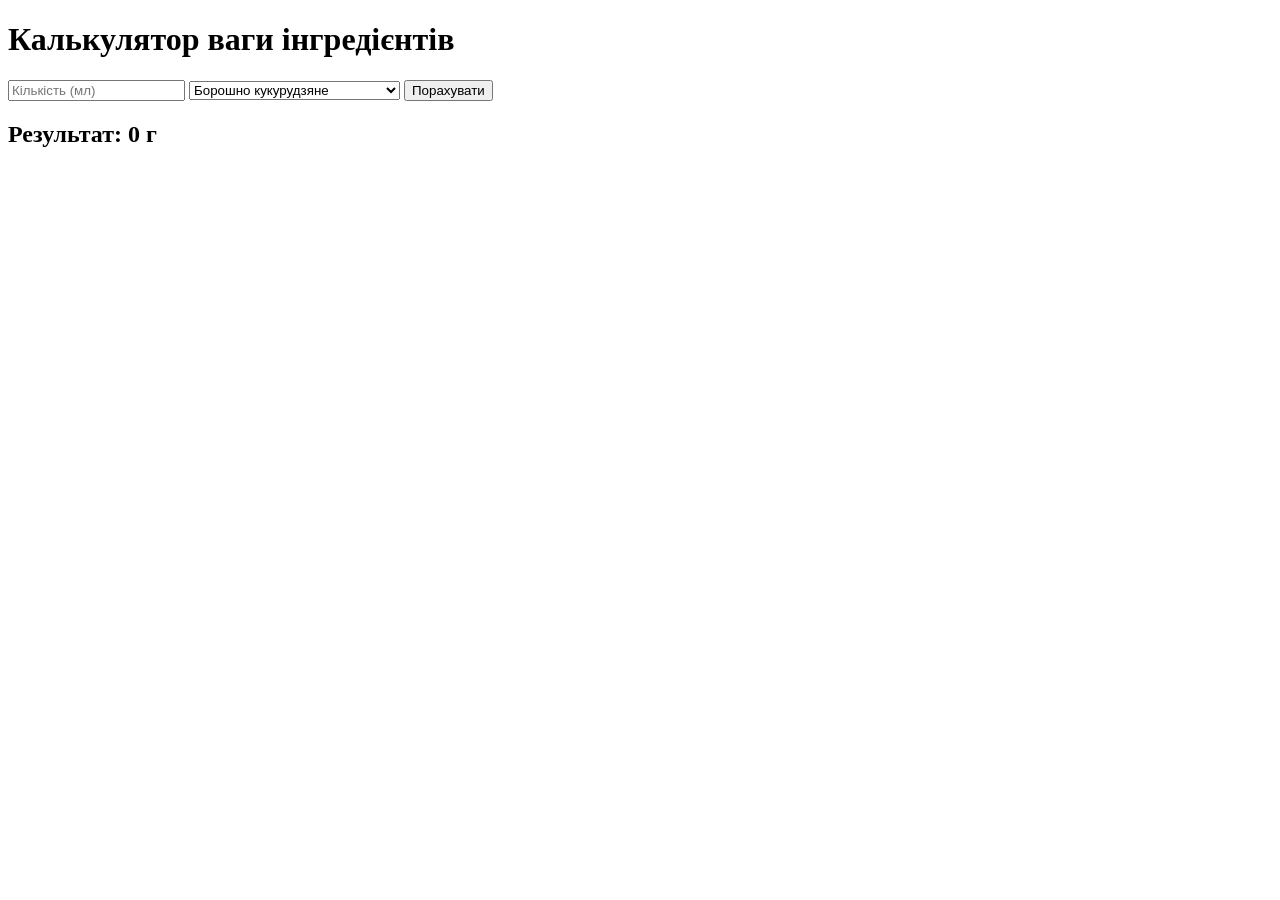
==== commit dc006329: "Rename calculator.html to index.html" ====
--- a/index.html
+++ b/index.html
@@ -1,249 +1,52 @@
-<!DOCTYPE html>
-<html lang="uk">
-<head>
-    <meta charset="UTF-8">
-    <meta name="viewport" content="width=device-width, initial-scale=1.0">
-    <title>GraziaRecipe - Luxury Food Blog</title>
-    <link rel="preconnect" href="https://fonts.googleapis.com">
-    <link rel="preconnect" href="https://fonts.gstatic.com" crossorigin>
-    <link href="https://fonts.googleapis.com/css2?family=Great+Vibes&family=Playfair+Display:ital,wght@0,400;0,500;0,600;0,700;1,400;1,500&family=Montserrat:wght@300;400;500;600;700&display=swap" rel="stylesheet">
-    <link rel="stylesheet" href="style.css">
-</head>
-<body>
-
-    <header id="header">
-        <div class="container header-inner">
-            <a href="#" class="logo-wrapper">
-                <span class="logo">GraziaRecipe</span>
-                <span class="logo-subtitle">Готуй з любов'ю ♡</span>
-            </a>
-            
-            <nav>
-                <ul class="nav-menu">
-                    <li class="nav-item">
-                        <a href="#" class="nav-link active">Всі рецепти</a>
-                    </li>
-
-                    <li class="nav-item">
-                        <a href="calculator.html" class="nav-link">Калькулятор ваги</a>
-                    </li>
-                    
-                    <li class="nav-item">
-                        <a href="#" class="nav-link">Здорове меню <span class="dropdown-arrow">▼</span></a>
-                        <ul class="dropdown">
-                            <li class="dropdown-item"><a href="#">Веганські</a></li>
-                            <li class="dropdown-item"><a href="#">Безглютенові</a></li>
-                            <li class="dropdown-item"><a href="#">Безлактозні</a></li>
-                            <li class="dropdown-item"><a href="#">Низькокалорійні</a></li>
-                        </ul>
-                    </li>
-
-                    <li class="nav-item">
-                        <a href="#" class="nav-link">Колекції <span class="dropdown-arrow">▼</span></a>
-                        <ul class="dropdown">
-                            <li class="dropdown-item"><a href="#">Святкове меню</a></li>
-                            <li class="dropdown-item"><a href="#">Сезонні страви</a></li>
-                            <li class="dropdown-item"><a href="#">Швидкі вечері</a></li>
-                            <li class="dropdown-item"><a href="#">Світова кухня</a></li>
-                        </ul>
-                    </li>
-                </ul>
-            </nav>
-
-            <div class="header-actions">
-                <button class="icon-btn" id="headerLikeBtn" title="Улюблені рецепти">
-                    <svg width="20" height="20" viewBox="0 0 24 24" fill="none" stroke="currentColor" stroke-width="1.5" stroke-linecap="round" stroke-linejoin="round"><path d="M20.84 4.61a5.5 5.5 0 0 0-7.78 0L12 5.67l-1.06-1.06a5.5 5.5 0 0 0-7.78 7.78l1.06 1.06L12 21.23l7.78-7.78 1.06-1.06a5.5 5.5 0 0 0 0-7.78z"></path></svg>
-                </button>
-
-                <button class="icon-btn" id="historyBtn" title="Недавно переглянуті">
-                    <svg width="20" height="20" viewBox="0 0 24 24" fill="none" stroke="currentColor" stroke-width="1.5" stroke-linecap="round" stroke-linejoin="round"><circle cx="12" cy="12" r="10"></circle><polyline points="12 6 12 12 16 14"></polyline></svg>
-                </button>
-
-                <button class="icon-btn" id="profileBtn" title="Особистий кабінет">
-                    <svg width="20" height="20" viewBox="0 0 24 24" fill="none" stroke="currentColor" stroke-width="1.5" stroke-linecap="round" stroke-linejoin="round"><path d="M20 21v-2a4 4 0 0 0-4-4H8a4 4 0 0 0-4 4v2"></path><circle cx="12" cy="7" r="4"></circle></svg>
-                </button>
-                <button class="mobile-menu-btn">☰</button>
-            </div>
-        </div>
-    </header>
-
-    <main class="container">
-        <section class="hero">
-            <div class="hero-banner">
-                <div class="hero-glass-box">
-                    <h1>Довершена колекція ідеальних рецептів</h1>
-                    <p>Ніжні текстури, вишукані смаки та справжня естетика в кожній деталі.</p>
-                    
-                    <div class="search-bar">
-                        <input type="text" placeholder="Шукати рецепт...">
-                        <button class="search-btn">
-                            Знайти
-                            <svg width="14" height="14" viewBox="0 0 24 24" fill="none" stroke="currentColor" stroke-width="2.5" style="margin-left: 3px;"><circle cx="11" cy="11" r="8"></circle><line x1="21" y1="21" x2="16.65" y2="16.65"></line></svg>
-                        </button>
-                    </div>
-                </div>
-            </div>
-        </section>
-
-        <section class="categories">
-            <div class="cat-bow cat-bow-left"></div>
-            <div class="cat-bow cat-bow-right"></div>
-            
-            <div class="cat-grid">
-                <a href="#" class="cat-item">
-                    <div class="cat-img-wrapper"><img src="https://images.unsplash.com/photo-1482049016688-2d3e1b311543?w=200" alt="Сніданки"></div>
-                    <span class="cat-title">Сніданки</span>
-                    <span class="cat-heart">♡</span>
-                </a>
-                <a href="#" class="cat-item">
-                    <div class="cat-img-wrapper"><img src="https://i.pinimg.com/736x/a3/d9/bb/a3d9bb0d39938982745c5a4143c83e48.jpg" alt="Закуски"></div>
-                    <span class="cat-title">Закуски</span>
-                    <span class="cat-heart">♡</span>
-                </a>
-                <a href="#" class="cat-item">
-                    <div class="cat-img-wrapper"><img src="https://i.pinimg.com/736x/c0/5c/c2/c05cc2533dc718ae43fe6944cbcaeb68.jpg" alt="Салати"></div>
-                    <span class="cat-title">Салати</span>
-                    <span class="cat-heart">♡</span>
-                </a>
-                <a href="#" class="cat-item">
-                    <div class="cat-img-wrapper"><img src="https://i.pinimg.com/736x/db/c8/eb/dbc8eb73798b4e2d21bcca78b2aa7bd7.jpg" alt="Перші страви"></div>
-                    <span class="cat-title">Перші страви</span>
-                    <span class="cat-heart">♡</span>
-                </a>
-                <a href="#" class="cat-item">
-                    <div class="cat-img-wrapper"><img src="https://i.pinimg.com/736x/73/da/9e/73da9e453c0d113468b92068413496cf.jpg" alt="Основні страви"></div>
-                    <span class="cat-title">Основні страви</span>
-                    <span class="cat-heart">♡</span>
-                </a>
-                <a href="#" class="cat-item">
-                    <div class="cat-img-wrapper"><img src="https://i.pinimg.com/1200x/c2/88/35/c28835ed4b4e5e25615f5ae172251b24.jpg" alt="Випічка"></div>
-                    <span class="cat-title">Випічка</span>
-                    <span class="cat-heart">♡</span>
-                </a>
-                <a href="#" class="cat-item">
-                    <div class="cat-img-wrapper"><img src="https://i.pinimg.com/736x/61/74/69/617469970fcf232cb636b91f20195818.jpg" alt="Десерти"></div>
-                    <span class="cat-title">Десерти</span>
-                    <span class="cat-heart">♡</span>
-                </a>
-                <a href="#" class="cat-item">
-                    <div class="cat-img-wrapper"><img src="https://i.pinimg.com/736x/46/6e/61/466e61cc21136e327276237c20cb2d0b.jpg" alt="Напої"></div>
-                    <span class="cat-title">Напої</span>
-                    <span class="cat-heart">♡</span>
-                </a>
-            </div>
-        </section>
-
-        <section>
-            <div class="section-header">
-                <h2 class="section-title">Популярні рецепти</h2>
-            </div>
-            
-            <div class="recipes-grid" id="recipesContainer">
-                
-                <div class="recipe-card" data-categories="випічка святкове">
-                    <div class="recipe-image-box">
-                        <img src="https://images.unsplash.com/photo-1567620905732-2d1ec7ab7445?w=500" alt="Млинці">
-                        <div class="like-circle"><svg viewBox="0 0 24 24" fill="none" stroke="currentColor" stroke-width="1.5"><path d="M20.84 4.61a5.5 5.5 0 0 0-7.78 0L12 5.67l-1.06-1.06a5.5 5.5 0 0 0-7.78 7.78l1.06 1.06L12 21.23l7.78-7.78 1.06-1.06a5.5 5.5 0 0 0 0-7.78z"></path></svg></div>
-                    </div>
-                    <div class="recipe-content">
-                        <span class="recipe-tag">Випічка</span>
-                        <h3 class="recipe-name">Французькі крепи з ягідним конфітюром</h3>
-                        <div class="recipe-calc">
-                            <div class="calc-title">✦ Кулінарні міри</div>
-                            <ul class="calc-list">
-                                <li><span>Молоко цільне (250г)</span> <span class="calc-measure">1 скл.</span></li>
-                                <li><span>Борошно пшеничне (160г)</span> <span class="calc-measure">1 скл.</span></li>
-                            </ul>
-                        </div>
-                        <div class="recipe-meta">140 хв</div>
-                    </div>
-                </div>
-
-            </div>
-            
-            <div class="btn-center-wrapper">
-                <button class="btn-outline" id="loadMoreBtn">
-                    Показати ще 
-                    <svg width="16" height="16" viewBox="0 0 24 24" fill="none" stroke="currentColor" stroke-width="2"><path d="M6 9l6 6 6-6"></path></svg>
-                </button>
-            </div>
-        </section>
-    </main>
-
-    <footer class="footer">
-        <div class="container">
-            <div class="footer-brand">GraziaRecipe</div>
-            <div class="footer-slogan">Готувати легко, готувати з любов'ю ♡</div>
-            <div class="footer-bottom">
-                © 2026 GraziaRecipe. Всі права захищені.
-            </div>
-        </div>
-    </footer>
-
-    <div class="modal" id="authModal">
-        <div class="modal-content" style="max-width: 380px; text-align: center; padding: 40px 30px;">
-            <span class="close-modal" id="closeAuthModal">&times;</span>
-            <h2 class="modal-title" id="authTitle" style="margin-bottom: 10px;">Ласкаво просимо</h2>
-            <p style="font-size: 13px; color: var(--text-gray); margin-bottom: 25px;">Увійдіть, щоб зберігати улюблені рецепти</p>
-            
-            <button class="google-btn">
-                <svg viewBox="0 0 24 24"><path fill="#4285F4" d="M22.56 12.25c0-.78-.07-1.53-.2-2.25H12v4.26h5.92c-.26 1.37-1.04 2.53-2.21 3.31v2.77h3.57c2.08-1.92 3.28-4.74 3.28-8.09z"/><path fill="#34A853" d="M12 23c2.97 0 5.46-.98 7.28-2.66l-3.57-2.77c-.98.66-2.23 1.06-3.71 1.06-2.86 0-5.29-1.93-6.16-4.53H2.18v2.84C3.99 20.53 7.7 23 12 23z"/><path fill="#FBBC05" d="M5.84 14.09c-.22-.66-.35-1.36-.35-2.09s.13-1.43.35-2.09V7.07H2.18C1.43 8.55 1 10.22 1 12s.43 3.45 1.18 4.93l2.85-2.22.81-.62z"/><path fill="#EA4335" d="M12 5.38c1.62 0 3.06.56 4.21 1.64l3.15-3.15C17.45 2.09 14.97 1 12 1 7.7 1 3.99 3.47 2.18 7.07l3.66 2.84c.87-2.6 3.3-4.53 6.16-4.53z"/></svg>
-                Продовжити з Google
-            </button>
-
-            <div class="auth-divider">або через email</div>
-
-            <form action="#">
-                <input type="email" class="modal-input" placeholder="Ваш Email" required>
-                <input type="password" class="modal-input" placeholder="Пароль" required>
-                <button type="submit" class="modal-btn" id="authSubmitBtn">Увійти</button>
-            </form>
-            <p style="margin-top: 20px; font-size: 12px; color: var(--text-gray);">
-                <span id="authHintText">Немає акаунту?</span> 
-                <a href="#" id="toggleAuthMode" style="color: var(--accent-olive); font-weight: 600; text-decoration: none;">Зареєструватися</a>
-            </p>
-        </div>
-    </div>
-
-    <div class="modal" id="historyModal">
-        <div class="modal-content" style="max-width: 400px; text-align: left; padding: 40px 30px;">
-            <span class="close-modal" id="closeHistoryModal">&times;</span>
-            <h2 class="modal-title" style="margin-bottom: 20px; font-size: 24px;">Недавно переглянуті</h2>
-            
-            <div id="historyList" style="display: flex; flex-direction: column; gap: 12px;">
-                <p style="color: var(--text-gray); font-size: 13px; text-align: center;">Тут будуть ваші недавно переглянуті рецепти.</p>
-            </div>
-        </div>
-    </div>
-
-    <div class="modal" id="recipeModal">
-        <div class="modal-content">
-            <span class="close-modal" id="closeRecipeModal">&times;</span>
-            
-            <div class="recipe-modal-header">
-                <img src="" alt="Фото рецепту" class="recipe-modal-img" id="modalRecipeImg">
-                <div class="recipe-modal-info">
-                    <span class="recipe-tag" id="modalRecipeTag">Категорія</span>
-                    <h2 class="recipe-modal-title" id="modalRecipeTitle">Назва рецепту</h2>
-                    <div class="recipe-meta" id="modalRecipeTime">
-                        <svg width="16" height="16" viewBox="0 0 24 24" fill="none" stroke="currentColor" stroke-width="2"><circle cx="12" cy="12" r="10"></circle><polyline points="12 6 12 12 16 14"></polyline></svg>
-                        <span id="modalRecipeTimeText">Час приготування</span>
-                    </div>
-                </div>
-            </div>
-
-            <div class="recipe-modal-body">
-                <h4>Інгредієнти:</h4>
-                <ul id="modalRecipeIngredients">
-                    </ul>
-
-                <h4>Покрокове приготування:</h4>
-                <p id="modalRecipeSteps">
-                    </p>
-            </div>
-        </div>
-    </div>
-
-    <script src="script.js"></script>
-</body>
-</html>+<!DOCTYPE html>
+<html lang="uk">
+<head>
+    <meta charset="UTF-8">
+    <title>Конвертер рецептів</title>
+</head>
+<body>
+    <h1>Калькулятор ваги інгредієнтів</h1>
+
+    <input type="number" id="volume-input" placeholder="Кількість (мл)">
+    
+  <select id="ingredient-select">
+    <option value="борошно кукурудзяне">Борошно кукурудзяне</option>
+    <option value="борошно пшеничне">Борошно пшеничне</option>
+    <option value="варення">Варення</option>
+    <option value="вершки (рідкі)">Вершки (рідкі)</option>
+    <option value="вершкове масло (розтоплене)">Вершкове масло (розтоплене)</option>
+    <option value="вівсяні пластівці">Вівсяні пластівці</option>
+    <option value="вода">Вода</option>
+    <option value="горіхи (мелені)">Горіхи (мелені)</option>
+    <option value="гречка">Гречка</option>
+    <option value="згущене молоко">Згущене молоко</option>
+    <option value="йогурт (класичний)">Йогурт (класичний)</option>
+    <option value="какао-порошок">Какао-порошок</option>
+    <option value="кефір">Кефір</option>
+    <option value="крохмаль">Крохмаль</option>
+    <option value="майонез">Майонез</option>
+    <option value="манна крупа">Манна крупа</option>
+    <option value="мед (рідкий)">Мед (рідкий)</option>
+    <option value="молоко цільне">Молоко цільне</option>
+    <option value="олія рослинна">Олія рослинна</option>
+    <option value="оцет">Оцет</option>
+    <option value="пшоно">Пшоно</option>
+    <option value="рис">Рис</option>
+    <option value="родзинки">Родзинки</option>
+    <option value="сир кисломолочний (творог)">Сир кисломолочний (творог)</option>
+    <option value="сир твердий (тертий)">Сир твердий (тертий)</option>
+    <option value="сіль (кухонна)">Сіль (кухонна)</option>
+    <option value="сметана">Сметана</option>
+    <option value="сухарі панірувальні">Сухарі панірувальні</option>
+    <option value="томатна паста">Томатна паста</option>
+    <option value="цукор">Цукор</option>
+    <option value="цукрова пудра">Цукрова пудра</option>
+</select>
+
+    <button id="calc-button">Порахувати</button>
+
+    <h2 id="result-text">Результат: 0 г</h2>
+
+    <script type="module" src="js/app.js"></script>
+</body>
+</html>
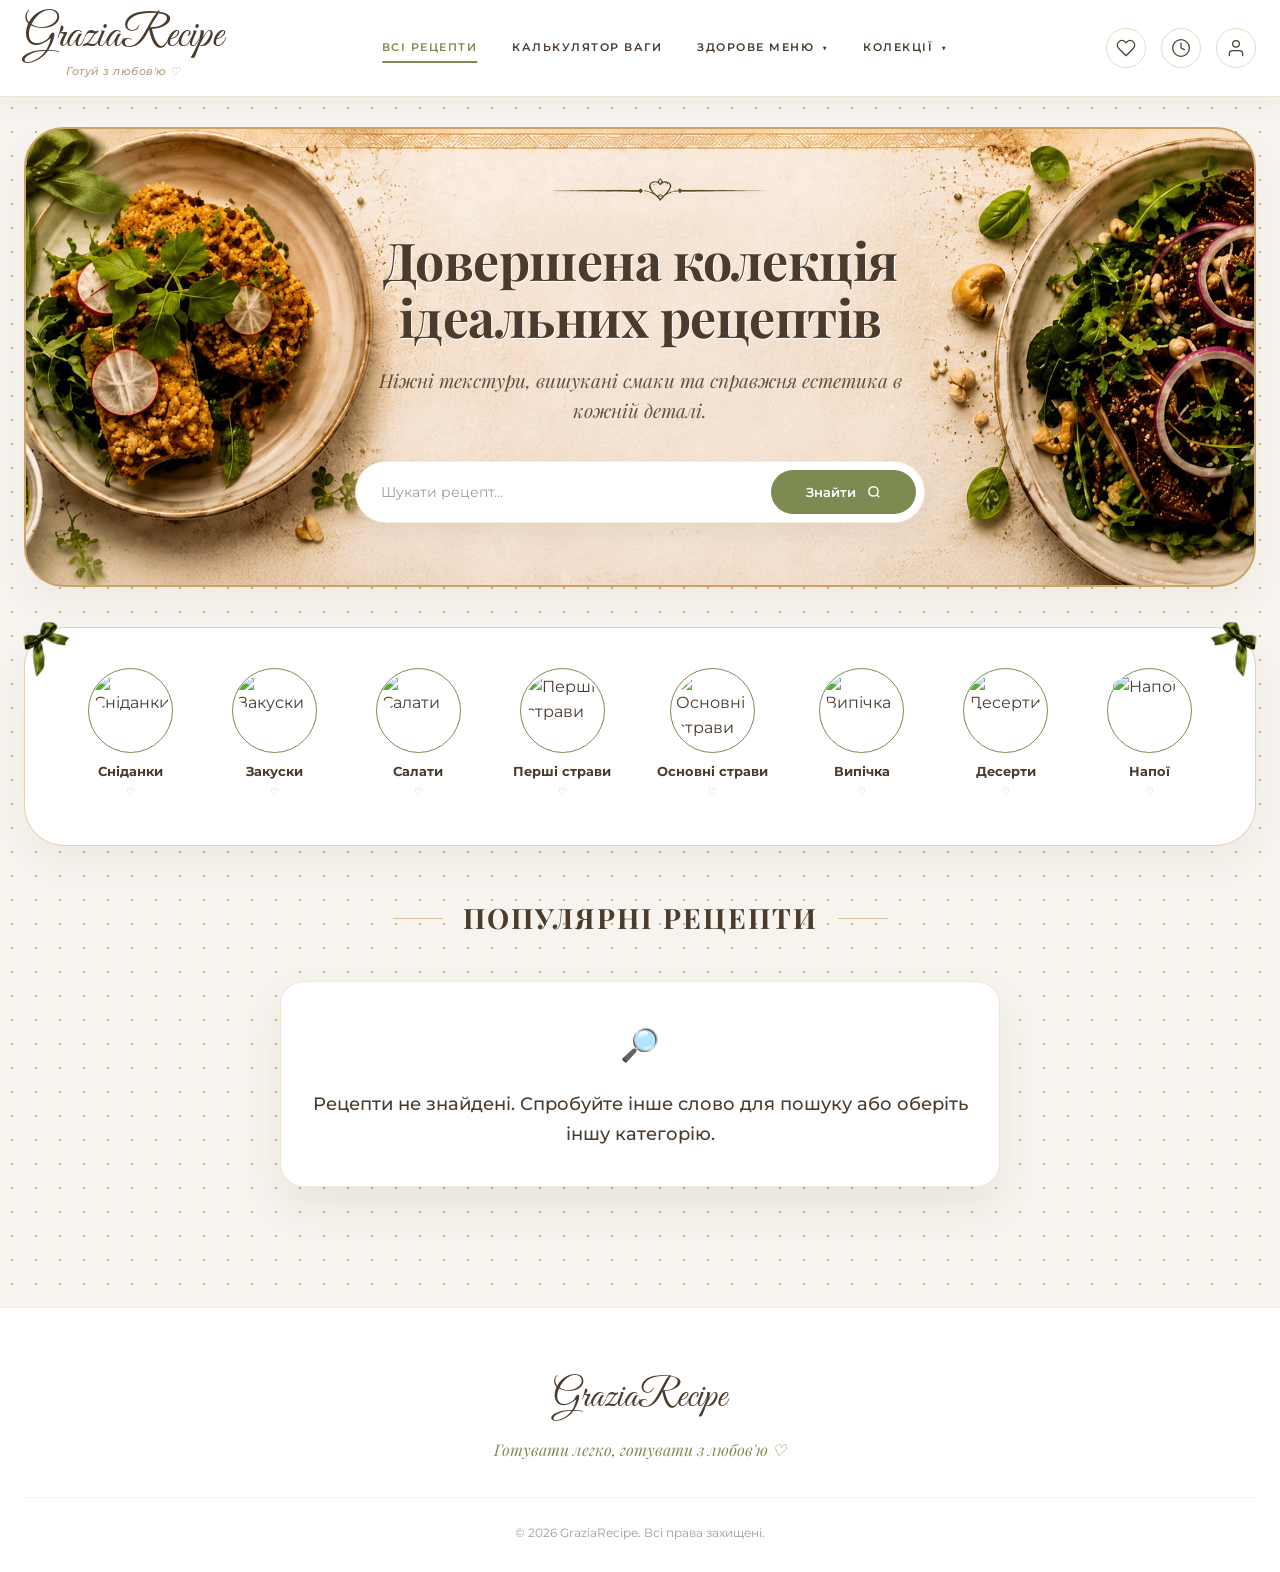
==== commit 8bb307e8: "feature/ui-design-update" ====
--- a/index.html
+++ b/index.html
@@ -2,51 +2,228 @@
 <html lang="uk">
 <head>
     <meta charset="UTF-8">
-    <title>Конвертер рецептів</title>
+    <meta name="viewport" content="width=device-width, initial-scale=1.0">
+    <title>GraziaRecipe - Luxury Food Blog</title>
+    <link rel="preconnect" href="https://fonts.googleapis.com">
+    <link rel="preconnect" href="https://fonts.gstatic.com" crossorigin>
+    <link href="https://fonts.googleapis.com/css2?family=Great+Vibes&family=Playfair+Display:ital,wght@0,400;0,500;0,600;0,700;1,400;1,500&family=Montserrat:wght@300;400;500;600;700&display=swap" rel="stylesheet">
+    <link rel="stylesheet" href="style.css">
 </head>
 <body>
-    <h1>Калькулятор ваги інгредієнтів</h1>
-
-    <input type="number" id="volume-input" placeholder="Кількість (мл)">
-    
-  <select id="ingredient-select">
-    <option value="борошно кукурудзяне">Борошно кукурудзяне</option>
-    <option value="борошно пшеничне">Борошно пшеничне</option>
-    <option value="варення">Варення</option>
-    <option value="вершки (рідкі)">Вершки (рідкі)</option>
-    <option value="вершкове масло (розтоплене)">Вершкове масло (розтоплене)</option>
-    <option value="вівсяні пластівці">Вівсяні пластівці</option>
-    <option value="вода">Вода</option>
-    <option value="горіхи (мелені)">Горіхи (мелені)</option>
-    <option value="гречка">Гречка</option>
-    <option value="згущене молоко">Згущене молоко</option>
-    <option value="йогурт (класичний)">Йогурт (класичний)</option>
-    <option value="какао-порошок">Какао-порошок</option>
-    <option value="кефір">Кефір</option>
-    <option value="крохмаль">Крохмаль</option>
-    <option value="майонез">Майонез</option>
-    <option value="манна крупа">Манна крупа</option>
-    <option value="мед (рідкий)">Мед (рідкий)</option>
-    <option value="молоко цільне">Молоко цільне</option>
-    <option value="олія рослинна">Олія рослинна</option>
-    <option value="оцет">Оцет</option>
-    <option value="пшоно">Пшоно</option>
-    <option value="рис">Рис</option>
-    <option value="родзинки">Родзинки</option>
-    <option value="сир кисломолочний (творог)">Сир кисломолочний (творог)</option>
-    <option value="сир твердий (тертий)">Сир твердий (тертий)</option>
-    <option value="сіль (кухонна)">Сіль (кухонна)</option>
-    <option value="сметана">Сметана</option>
-    <option value="сухарі панірувальні">Сухарі панірувальні</option>
-    <option value="томатна паста">Томатна паста</option>
-    <option value="цукор">Цукор</option>
-    <option value="цукрова пудра">Цукрова пудра</option>
-</select>
-
-    <button id="calc-button">Порахувати</button>
-
-    <h2 id="result-text">Результат: 0 г</h2>
-
-    <script type="module" src="js/app.js"></script>
+
+    <header id="header">
+        <div class="container header-inner">
+            <a href="#" class="logo-wrapper">
+                <span class="logo">GraziaRecipe</span>
+                <span class="logo-subtitle">Готуй з любов'ю ♡</span>
+            </a>
+            
+            <nav>
+                <ul class="nav-menu">
+                    <li class="nav-item">
+                        <a href="#" class="nav-link active">Всі рецепти</a>
+                    </li>
+
+                    <li class="nav-item">
+                        <a href="calculator.html" class="nav-link">Калькулятор ваги</a>
+                    </li>
+                    
+                    <li class="nav-item">
+                        <a href="#" class="nav-link">Здорове меню <span class="dropdown-arrow">▼</span></a>
+                        <ul class="dropdown">
+                            <li class="dropdown-item"><a href="#">Веганські</a></li>
+                            <li class="dropdown-item"><a href="#">Безглютенові</a></li>
+                            <li class="dropdown-item"><a href="#">Безлактозні</a></li>
+                            <li class="dropdown-item"><a href="#">Низькокалорійні</a></li>
+                        </ul>
+                    </li>
+
+                    <li class="nav-item">
+                        <a href="#" class="nav-link">Колекції <span class="dropdown-arrow">▼</span></a>
+                        <ul class="dropdown">
+                            <li class="dropdown-item"><a href="#">Святкове меню</a></li>
+                            <li class="dropdown-item"><a href="#">Сезонні страви</a></li>
+                            <li class="dropdown-item"><a href="#">Швидкі вечері</a></li>
+                            <li class="dropdown-item"><a href="#">Світова кухня</a></li>
+                        </ul>
+                    </li>
+                </ul>
+            </nav>
+
+            <div class="header-actions">
+                <button class="icon-btn" id="headerLikeBtn" title="Улюблені рецепти">
+                    <svg width="20" height="20" viewBox="0 0 24 24" fill="none" stroke="currentColor" stroke-width="1.5" stroke-linecap="round" stroke-linejoin="round"><path d="M20.84 4.61a5.5 5.5 0 0 0-7.78 0L12 5.67l-1.06-1.06a5.5 5.5 0 0 0-7.78 7.78l1.06 1.06L12 21.23l7.78-7.78 1.06-1.06a5.5 5.5 0 0 0 0-7.78z"></path></svg>
+                </button>
+
+                <button class="icon-btn" id="historyBtn" title="Недавно переглянуті">
+                    <svg width="20" height="20" viewBox="0 0 24 24" fill="none" stroke="currentColor" stroke-width="1.5" stroke-linecap="round" stroke-linejoin="round"><circle cx="12" cy="12" r="10"></circle><polyline points="12 6 12 12 16 14"></polyline></svg>
+                </button>
+
+                <button class="icon-btn" id="profileBtn" title="Особистий кабінет">
+                    <svg width="20" height="20" viewBox="0 0 24 24" fill="none" stroke="currentColor" stroke-width="1.5" stroke-linecap="round" stroke-linejoin="round"><path d="M20 21v-2a4 4 0 0 0-4-4H8a4 4 0 0 0-4 4v2"></path><circle cx="12" cy="7" r="4"></circle></svg>
+                </button>
+                <button class="mobile-menu-btn">☰</button>
+            </div>
+        </div>
+    </header>
+
+    <main class="container">
+        <section class="hero">
+            <div class="hero-banner">
+                <div class="hero-glass-box">
+                    <h1>Довершена колекція ідеальних рецептів</h1>
+                    <p>Ніжні текстури, вишукані смаки та справжня естетика в кожній деталі.</p>
+                    
+                    <div class="search-bar">
+                        <input type="text" placeholder="Шукати рецепт...">
+                        <button class="search-btn">
+                            Знайти
+                            <svg width="14" height="14" viewBox="0 0 24 24" fill="none" stroke="currentColor" stroke-width="2.5" style="margin-left: 3px;"><circle cx="11" cy="11" r="8"></circle><line x1="21" y1="21" x2="16.65" y2="16.65"></line></svg>
+                        </button>
+                    </div>
+                </div>
+            </div>
+        </section>
+
+        <section class="categories">
+            <div class="cat-bow cat-bow-left"></div>
+            <div class="cat-bow cat-bow-right"></div>
+            
+            <div class="cat-grid">
+                <a href="#" class="cat-item">
+                    <div class="cat-img-wrapper"><img src="https://images.unsplash.com/photo-1482049016688-2d3e1b311543?w=200" alt="Сніданки"></div>
+                    <span class="cat-title">Сніданки</span>
+                    <span class="cat-heart">♡</span>
+                </a>
+                <a href="#" class="cat-item">
+                    <div class="cat-img-wrapper"><img src="https://i.pinimg.com/736x/a3/d9/bb/a3d9bb0d39938982745c5a4143c83e48.jpg" alt="Закуски"></div>
+                    <span class="cat-title">Закуски</span>
+                    <span class="cat-heart">♡</span>
+                </a>
+                <a href="#" class="cat-item">
+                    <div class="cat-img-wrapper"><img src="https://i.pinimg.com/736x/c0/5c/c2/c05cc2533dc718ae43fe6944cbcaeb68.jpg" alt="Салати"></div>
+                    <span class="cat-title">Салати</span>
+                    <span class="cat-heart">♡</span>
+                </a>
+                <a href="#" class="cat-item">
+                    <div class="cat-img-wrapper"><img src="https://i.pinimg.com/736x/db/c8/eb/dbc8eb73798b4e2d21bcca78b2aa7bd7.jpg" alt="Перші страви"></div>
+                    <span class="cat-title">Перші страви</span>
+                    <span class="cat-heart">♡</span>
+                </a>
+                <a href="#" class="cat-item">
+                    <div class="cat-img-wrapper"><img src="https://i.pinimg.com/736x/73/da/9e/73da9e453c0d113468b92068413496cf.jpg" alt="Основні страви"></div>
+                    <span class="cat-title">Основні страви</span>
+                    <span class="cat-heart">♡</span>
+                </a>
+                <a href="#" class="cat-item">
+                    <div class="cat-img-wrapper"><img src="https://i.pinimg.com/1200x/c2/88/35/c28835ed4b4e5e25615f5ae172251b24.jpg" alt="Випічка"></div>
+                    <span class="cat-title">Випічка</span>
+                    <span class="cat-heart">♡</span>
+                </a>
+                <a href="#" class="cat-item">
+                    <div class="cat-img-wrapper"><img src="https://i.pinimg.com/736x/61/74/69/617469970fcf232cb636b91f20195818.jpg" alt="Десерти"></div>
+                    <span class="cat-title">Десерти</span>
+                    <span class="cat-heart">♡</span>
+                </a>
+                <a href="#" class="cat-item">
+                    <div class="cat-img-wrapper"><img src="https://i.pinimg.com/736x/46/6e/61/466e61cc21136e327276237c20cb2d0b.jpg" alt="Напої"></div>
+                    <span class="cat-title">Напої</span>
+                    <span class="cat-heart">♡</span>
+                </a>
+            </div>
+        </section>
+
+        <section>
+            <div class="section-header">
+                <h2 class="section-title">Популярні рецепти</h2>
+            </div>
+            
+            <div class="recipes-grid" id="recipesContainer"></div>
+            
+            <div class="btn-center-wrapper">
+                <button class="btn-outline" id="loadMoreBtn">
+                    Показати ще 
+                    <svg width="16" height="16" viewBox="0 0 24 24" fill="none" stroke="currentColor" stroke-width="2"><path d="M6 9l6 6 6-6"></path></svg>
+                </button>
+            </div>
+        </section>
+    </main>
+
+    <footer class="footer">
+        <div class="container">
+            <div class="footer-brand">GraziaRecipe</div>
+            <div class="footer-slogan">Готувати легко, готувати з любов'ю ♡</div>
+            <div class="footer-bottom">
+                © 2026 GraziaRecipe. Всі права захищені.
+            </div>
+        </div>
+    </footer>
+
+    <div class="modal" id="authModal">
+        <div class="modal-content" style="max-width: 380px; text-align: center; padding: 40px 30px;">
+            <span class="close-modal" id="closeAuthModal">&times;</span>
+            <h2 class="modal-title" id="authTitle" style="margin-bottom: 10px;">Ласкаво просимо</h2>
+            <p style="font-size: 13px; color: var(--text-gray); margin-bottom: 25px;">Увійдіть, щоб зберігати улюблені рецепти</p>
+            
+            <button class="google-btn">
+                <svg viewBox="0 0 24 24"><path fill="#4285F4" d="M22.56 12.25c0-.78-.07-1.53-.2-2.25H12v4.26h5.92c-.26 1.37-1.04 2.53-2.21 3.31v2.77h3.57c2.08-1.92 3.28-4.74 3.28-8.09z"/><path fill="#34A853" d="M12 23c2.97 0 5.46-.98 7.28-2.66l-3.57-2.77c-.98.66-2.23 1.06-3.71 1.06-2.86 0-5.29-1.93-6.16-4.53H2.18v2.84C3.99 20.53 7.7 23 12 23z"/><path fill="#FBBC05" d="M5.84 14.09c-.22-.66-.35-1.36-.35-2.09s.13-1.43.35-2.09V7.07H2.18C1.43 8.55 1 10.22 1 12s.43 3.45 1.18 4.93l2.85-2.22.81-.62z"/><path fill="#EA4335" d="M12 5.38c1.62 0 3.06.56 4.21 1.64l3.15-3.15C17.45 2.09 14.97 1 12 1 7.7 1 3.99 3.47 2.18 7.07l3.66 2.84c.87-2.6 3.3-4.53 6.16-4.53z"/></svg>
+                Продовжити з Google
+            </button>
+
+            <div class="auth-divider">або через email</div>
+
+            <form action="#">
+                <input type="email" class="modal-input" placeholder="Ваш Email" required>
+                <input type="password" class="modal-input" placeholder="Пароль" required>
+                <button type="submit" class="modal-btn" id="authSubmitBtn">Увійти</button>
+            </form>
+            <p style="margin-top: 20px; font-size: 12px; color: var(--text-gray);">
+                <span id="authHintText">Немає акаунту?</span> 
+                <a href="#" id="toggleAuthMode" style="color: var(--accent-olive); font-weight: 600; text-decoration: none;">Зареєструватися</a>
+            </p>
+        </div>
+    </div>
+
+    <div class="modal" id="historyModal">
+        <div class="modal-content" style="max-width: 400px; text-align: left; padding: 40px 30px;">
+            <span class="close-modal" id="closeHistoryModal">&times;</span>
+            <h2 class="modal-title" style="margin-bottom: 20px; font-size: 24px;">Недавно переглянуті</h2>
+            
+            <div id="historyList" style="display: flex; flex-direction: column; gap: 12px;">
+                <p style="color: var(--text-gray); font-size: 13px; text-align: center;">Тут будуть ваші недавно переглянуті рецепти.</p>
+            </div>
+        </div>
+    </div>
+
+    <div class="modal" id="recipeModal">
+        <div class="modal-content">
+            <span class="close-modal" id="closeRecipeModal">&times;</span>
+            
+            <div class="recipe-modal-header">
+                <img src="" alt="Фото рецепту" class="recipe-modal-img" id="modalRecipeImg">
+                <div class="recipe-modal-info">
+                    <span class="recipe-tag" id="modalRecipeTag">Категорія</span>
+                    <h2 class="recipe-modal-title" id="modalRecipeTitle">Назва рецепту</h2>
+                    <div class="recipe-meta" id="modalRecipeTime">
+                        <svg width="16" height="16" viewBox="0 0 24 24" fill="none" stroke="currentColor" stroke-width="2"><circle cx="12" cy="12" r="10"></circle><polyline points="12 6 12 12 16 14"></polyline></svg>
+                        <span id="modalRecipeTimeText">Час приготування</span>
+                    </div>
+                </div>
+            </div>
+
+            <div class="recipe-modal-body">
+                <h4>Інгредієнти:</h4>
+                <ul id="modalRecipeIngredients">
+                    </ul>
+
+                <h4>Покрокове приготування:</h4>
+                <p id="modalRecipeSteps">
+                    </p>
+            </div>
+        </div>
+    </div>
+
+    <script src="script.js"></script>
 </body>
 </html>
+ 
--- a/style.css
+++ b/style.css
@@ -0,0 +1,1157 @@
+/* ================= VARIABLES & RESET ================= */
+:root {
+    --bg-main: #f7f3ee;
+    --bg-secondary: #efe7dc;
+    --accent-olive: #7d8b52;
+    --accent-olive-hover: #6a7644;
+    --text-dark: #4a3b2c;
+    --text-gray: #a39c93;
+    --accent-gold: #c9a46a;
+    --white: #ffffff;
+    
+    --radius-xl: 40px;
+    --radius-lg: 25px;
+    --radius-md: 16px;
+    --radius-sm: 10px;
+    
+    --shadow-soft: 0 15px 35px rgba(74, 59, 44, 0.05);
+    --shadow-float: 0 20px 40px rgba(125, 139, 82, 0.15);
+    --shadow-glass: 0 8px 32px rgba(74, 59, 44, 0.08);
+    
+    --transition-smooth: all 0.5s cubic-bezier(0.25, 1, 0.3, 1);
+}
+
+* {
+    margin: 0;
+    padding: 0;
+    box-sizing: border-box;
+}
+
+::-webkit-scrollbar { width: 8px; }
+::-webkit-scrollbar-track { background: var(--bg-main); }
+::-webkit-scrollbar-thumb { background: var(--accent-olive); border-radius: 10px; }
+::-webkit-scrollbar-thumb:hover { background: var(--accent-olive-hover); }
+
+body {
+    background-color: var(--bg-main);
+    background-image: radial-gradient(rgba(201, 164, 106, 0.9) 1px, transparent 1px);
+    background-size: 24px 24px;
+    color: var(--text-dark);
+    font-family: 'Montserrat', sans-serif;
+    line-height: 1.6;
+    overflow-x: hidden;
+}
+
+.container {
+    max-width: 1400px;
+    margin: 0 auto;
+    padding: 0 24px;
+}
+
+/* ================= HEADER ================= */
+header {
+    position: sticky;
+    top: 0;
+    z-index: 1000;
+    background: var(--white);
+    border-bottom: 1px solid rgba(201, 164, 106, 0.3);
+    box-shadow: 0 4px 20px rgba(74, 59, 44, 0.06);
+    transition: padding 0.3s ease, box-shadow 0.3s ease;
+    will-change: padding, box-shadow; 
+    padding: 15px 0;
+}
+
+header.scrolled {
+    padding: 10px 0;
+    box-shadow: var(--shadow-glass);
+}
+
+.header-inner {
+    display: flex;
+    justify-content: space-between;
+    align-items: center;
+}
+
+.logo-wrapper {
+    display: flex;
+    flex-direction: column;
+    align-items: center;
+    text-decoration: none;
+}
+
+.logo {
+    font-family: 'Great Vibes', cursive;
+    font-size: 44px;
+    color: var(--text-dark);
+    line-height: 1;
+    text-shadow: 1px 1px 2px rgba(255,255,255,0.8);
+}
+
+.logo-subtitle {
+    font-family: 'Montserrat', sans-serif;
+    font-size: 11px;
+    color: #b59b7b; 
+    font-style: italic;
+    letter-spacing: 0.5px;
+    margin-top: 4px;
+    font-weight: 500;
+}
+
+.nav-menu {
+    display: flex;
+    gap: 35px;
+    list-style: none;
+}
+
+.nav-item { position: relative; }
+
+.nav-link {
+    text-decoration: none;
+    color: var(--text-dark);
+    font-size: 11px;
+    font-weight: 600;
+    text-transform: uppercase;
+    letter-spacing: 1.5px;
+    position: relative;
+    padding-bottom: 6px;
+    transition: var(--transition-smooth);
+    display: inline-block;
+}
+
+.nav-link:hover, .nav-link.active {
+    color: var(--accent-olive);
+}
+
+.nav-link::after {
+    content: '';
+    position: absolute;
+    width: 0;
+    height: 2px;
+    bottom: 0;
+    left: 50%;
+    background-color: var(--accent-olive);
+    transition: var(--transition-smooth);
+    transform: translateX(-50%);
+}
+
+.nav-link:hover::after, .nav-link.active::after {
+    width: 100%;
+}
+
+.dropdown-arrow {
+    font-size: 9px;
+    margin-left: 3px;
+    display: inline-block;
+    vertical-align: middle;
+    transition: transform 0.3s ease;
+}
+
+.nav-item:hover .dropdown-arrow {
+    transform: rotate(180deg);
+}
+
+.dropdown {
+    position: absolute;
+    top: 100%;
+    left: 50%;
+    transform: translateX(-50%) translateY(15px);
+    background-color: var(--white);
+    min-width: 200px;
+    border-radius: 12px;
+    box-shadow: 0 10px 30px rgba(0,0,0,0.1);
+    border: 1px solid rgba(201, 164, 106, 0.15);
+    list-style: none;
+    padding: 0; 
+    overflow: hidden; 
+    opacity: 0;
+    visibility: hidden;
+    transition: all 0.3s ease;
+    z-index: 100;
+}
+
+.nav-item:hover .dropdown {
+    opacity: 1;
+    visibility: visible;
+    transform: translateX(-50%) translateY(5px);
+}
+
+.dropdown-item {
+    border-bottom: 1px solid rgba(201, 164, 106, 0.15);
+}
+
+.dropdown-item:last-child {
+    border-bottom: none; 
+}
+
+.dropdown-item a {
+    text-decoration: none;
+    color: var(--text-dark);
+    font-size: 12px;
+    font-weight: 500;
+    padding: 12px 20px; 
+    display: block;
+    transition: all 0.3s ease;
+}
+
+.dropdown-item a:hover {
+    background-color: rgba(125, 139, 82, 0.08);
+    color: var(--accent-olive);
+}
+
+/* ================= АКТИВНИЙ ПУНКТ У ВИПАДАЮЧОМУ МЕНЮ ================= */
+.dropdown-item a.active {
+    background-color: rgba(125, 139, 82, 0.15);
+    color: var(--accent-olive);
+    font-weight: 700;
+    border-left: 3px solid var(--accent-olive);
+}
+
+.header-actions {
+    display: flex;
+    align-items: center;
+    gap: 15px;
+}
+
+.icon-btn {
+    background: none;
+    border: 1px solid rgba(201, 164, 106, 0.4);
+    border-radius: 50%;
+    width: 40px;
+    height: 40px;
+    display: flex;
+    align-items: center;
+    justify-content: center;
+    color: var(--text-dark);
+    cursor: pointer;
+    transition: var(--transition-smooth);
+}
+
+.icon-btn:hover {
+    color: var(--accent-olive);
+    border-color: var(--accent-olive);
+    transform: translateY(-2px);
+    background: var(--bg-main);
+}
+
+/* Стиль для активної кнопки профілю */
+.icon-btn.active-profile {
+    color: var(--accent-olive) !important;
+    border-color: var(--accent-olive) !important;
+    background: rgba(125, 139, 82, 0.1) !important;
+}
+
+.mobile-menu-btn {
+    display: none;
+    background: none;
+    border: none;
+    font-size: 24px;
+    color: var(--text-dark);
+    cursor: pointer;
+}
+
+/* ================= HERO SECTION ================= */
+.hero {
+    margin: 30px auto 40px;
+}
+
+.hero-banner {
+    position: relative;
+    width: 100%;
+    height: 460px;
+    background-color: var(--bg-secondary);
+    background-image: url('img/hero-bg.jpg'); 
+    background-size: cover;
+    background-position: center calc(50% - 0.5px); 
+    background-repeat: no-repeat;
+    border-radius: var(--radius-xl);
+    border: 2px solid var(--accent-gold);
+    box-shadow: var(--shadow-soft);
+    overflow: hidden;
+    display: flex;
+    align-items: center;
+    justify-content: center;
+}
+
+.hero-glass-box {
+    position: relative;
+    z-index: 5;
+    background: transparent;
+    text-align: center;
+    max-width: 650px;
+    padding: 0 40px;
+    margin-top: 40px; 
+}
+
+.hero-glass-box h1 {
+    font-family: 'Playfair Display', serif;
+    font-size: 52px;
+    color: var(--text-dark);
+    line-height: 1.1;
+    margin-bottom: 20px;
+    letter-spacing: -0.5px;
+    text-shadow: 1px 1px 0 #fff;
+}
+
+.hero-glass-box p {
+    font-family: 'Playfair Display', serif;
+    font-style: italic;
+    font-size: 19px;
+    color: var(--text-dark);
+    opacity: 0.85;
+    margin-bottom: 35px;
+}
+
+.search-bar {
+    display: flex;
+    background: var(--white);
+    border-radius: 40px;
+    padding: 8px 8px 8px 25px;
+    box-shadow: 0 10px 25px rgba(0,0,0,0.05);
+    border: 1px solid rgba(201, 164, 106, 0.2);
+}
+
+.search-bar input {
+    flex: 1;
+    border: none;
+    outline: none;
+    background: transparent;
+    font-family: 'Montserrat', sans-serif;
+    font-size: 14px;
+    color: var(--text-dark);
+}
+
+.search-bar input::placeholder {
+    color: var(--text-gray);
+}
+
+.search-btn {
+    background: var(--accent-olive);
+    color: var(--white);
+    border: none;
+    padding: 14px 35px;
+    border-radius: 30px;
+    font-family: 'Montserrat', sans-serif;
+    font-size: 13px;
+    font-weight: 600;
+    cursor: pointer;
+    transition: var(--transition-smooth);
+    display: flex;
+    align-items: center;
+    gap: 8px;
+}
+
+.search-btn:hover {
+    background: var(--accent-olive-hover);
+}
+
+.button-link-back {
+    display: inline-flex;
+    align-items: center;
+    justify-content: center;
+    padding: 12px 26px;
+    background: var(--white);
+    color: var(--text-dark);
+    border: 1px solid rgba(201, 164, 106, 0.45);
+    border-radius: 30px;
+    text-transform: uppercase;
+    letter-spacing: 1.5px;
+    font-size: 11px;
+    font-weight: 600;
+    font-family: 'Montserrat', sans-serif;
+    text-decoration: none !important;
+    transition: var(--transition-smooth);
+}
+
+.button-link-back:hover {
+    color: var(--accent-olive);
+    border-color: var(--accent-olive);
+    background: rgba(125, 139, 82, 0.08);
+    transform: translateY(-2px);
+}
+
+.calculator-hero {
+    min-height: 560px;
+    padding: 40px 0;
+}
+
+.calculator-box {
+    width: 100%;
+        max-width: 960px;
+        min-height: 720px;
+        padding: 70px 70px;
+}
+
+.calculator-fields {
+    display: grid;
+    gap: 18px;
+    max-width: 440px;
+    margin: 0 auto;
+}
+
+.calculator-fields input,
+.calculator-fields select {
+    width: 100%;
+    border: none;
+    border-radius: 30px;
+    padding: 18px 22px;
+    font-family: 'Montserrat', sans-serif;
+    font-size: 14px;
+    color: var(--text-dark);
+    background: var(--white);
+    box-shadow: 0 15px 35px rgba(125, 139, 82, 0.08);
+    outline: none;
+    transition: var(--transition-smooth);
+}
+
+.calculator-fields input:focus,
+.calculator-fields select:focus {
+    border-color: transparent;
+    box-shadow: 0 0 0 4px rgba(125, 139, 82, 0.08);
+}
+
+.calculator-fields button.search-btn {
+    width: 100%;
+    max-width: 360px;
+    margin: 0 auto;
+    justify-content: center;
+}
+
+/* ================= CATEGORIES ================= */
+.categories {
+    background: var(--white);
+    border-radius: var(--radius-xl);
+    border: 1px solid rgba(201, 164, 106, 0.5); 
+    padding: 25px 50px;
+    margin-top: 0; 
+    margin-bottom: 50px;
+    box-shadow: var(--shadow-soft);
+    position: relative;
+    z-index: 10;
+}
+
+.cat-bow {
+    position: absolute;
+    top: -15px; 
+    width: 75px;
+    height: 75px;
+    background-image: url('img/gold-bow.png'); 
+    background-size: contain;
+    background-repeat: no-repeat;
+    z-index: 15;
+}
+
+.cat-bow-left { 
+    left: -20px; 
+    transform: rotate(-5deg); 
+}
+
+.cat-bow-right { 
+    right: -20px; 
+    transform: scaleX(-1) rotate(-5deg); 
+}
+
+.cat-grid {
+    display: flex;
+    justify-content: space-between;
+    align-items: center;
+    overflow-x: auto;
+    padding: 15px 5px 20px 5px; 
+}
+
+.cat-grid::-webkit-scrollbar { height: 4px; }
+
+.cat-item {
+    display: flex;
+    flex-direction: column;
+    align-items: center;
+    text-decoration: none;
+    color: var(--text-dark);
+    gap: 8px;
+    min-width: 100px;
+    transition: var(--transition-smooth);
+}
+
+.cat-img-wrapper {
+    width: 85px;
+    height: 85px;
+    border-radius: 50%;
+    border: 1px solid var(--accent-olive);
+    padding: 5px;
+    background: var(--white);
+    transition: var(--transition-smooth);
+    position: relative;
+}
+
+.cat-img-wrapper img {
+    width: 100%;
+    height: 100%;
+    border-radius: 50%;
+    object-fit: cover;
+    transition: var(--transition-smooth);
+}
+
+.cat-item:hover .cat-img-wrapper {
+    transform: scale(1.08);
+    border-color: var(--accent-gold);
+    box-shadow: 0 10px 20px rgba(201, 164, 106, 0.2);
+}
+
+.cat-item:hover img {
+    transform: scale(1.05);
+}
+
+.cat-title {
+    font-size: 13px;
+    font-weight: 700;
+}
+
+.cat-heart {
+    font-size: 10px;
+    color: var(--accent-gold);
+    opacity: 0.7;
+    margin-top: -5px;
+    transition: var(--transition-smooth);
+}
+
+.cat-item:hover .cat-heart {
+    opacity: 1;
+    transform: scale(1.2);
+}
+
+/* АКТИВНА КАТЕГОРІЯ (ВИДІЛЕННЯ) */
+.cat-item.active .cat-img-wrapper {
+    border-color: var(--accent-gold);
+    border-width: 3px; 
+    transform: scale(1.15); 
+    box-shadow: 0 10px 25px rgba(201, 164, 106, 0.4);
+}
+.cat-item.active .cat-title {
+    color: var(--accent-olive);
+    font-weight: 800; 
+}
+.cat-item.active .cat-heart {
+    opacity: 1;
+    transform: scale(1.3);
+}
+
+/* ================= POPULAR RECIPES ================= */
+.section-header {
+    display: flex;
+    align-items: center;
+    justify-content: center;
+    gap: 20px;
+    margin-bottom: 40px;
+}
+
+.section-header::before, .section-header::after {
+    content: '';
+    width: 50px;
+    height: 1px;
+    background: var(--accent-gold);
+    opacity: 0.6;
+}
+
+.section-title {
+    font-family: 'Playfair Display', serif;
+    font-size: 28px;
+    color: var(--text-dark);
+    text-transform: uppercase;
+    letter-spacing: 2px;
+}
+
+.recipes-grid {
+    display: grid;
+    grid-template-columns: repeat(4, 1fr);
+    gap: 25px;
+    margin-bottom: 50px;
+    align-items: start; 
+}
+
+.recipe-empty {
+    grid-column: 1 / -1;
+    margin: 0 auto 40px;
+    max-width: 720px;
+    background: rgba(255, 255, 255, 0.96);
+    border: 1px solid rgba(201, 164, 106, 0.25);
+    box-shadow: 0 20px 40px rgba(74, 59, 44, 0.08);
+    border-radius: 24px;
+    padding: 36px 30px;
+    color: var(--text-dark);
+    text-align: center;
+    font-size: 18px;
+    line-height: 1.7;
+    font-weight: 500;
+}
+
+.recipe-empty::before {
+    content: '🔎';
+    display: block;
+    font-size: 32px;
+    margin-bottom: 16px;
+}
+
+a.recipe-card {
+    text-decoration: none !important;
+    color: inherit !important;
+    display: flex;
+    flex-direction: column;
+    background: #ffffff;
+    border-radius: 12px;
+    overflow: hidden;
+    border: 1px solid rgba(0, 0, 0, 0.08);
+    transition: transform 0.2s ease, box-shadow 0.2s ease;
+}
+
+.recipe-card {
+    background: var(--white);
+    border-radius: var(--radius-md);
+    overflow: hidden;
+    border: 1px solid rgba(201, 164, 106, 0.15);
+    box-shadow: var(--shadow-soft);
+    transition: var(--transition-smooth);
+    display: flex;
+    flex-direction: column;
+    position: relative;
+    cursor: pointer;
+}
+
+.recipe-card:hover, a.recipe-card:hover {
+    transform: translateY(-8px);
+    box-shadow: var(--shadow-float);
+    border-color: rgba(125, 139, 82, 0.4);
+}
+
+.recipe-image-box {
+    position: relative;
+    height: 220px;
+    width: 100%;
+    overflow: hidden;
+}
+
+.recipe-image-box img {
+    width: 100%;
+    height: 100%;
+    object-fit: cover;
+    transition: var(--transition-smooth);
+}
+
+.recipe-card:hover .recipe-image-box img {
+    transform: scale(1.08);
+}
+
+.like-circle {
+    position: absolute;
+    top: 15px;
+    right: 15px;
+    width: 32px;
+    height: 32px;
+    background: rgba(255, 255, 255, 0.9);
+    border-radius: 50%;
+    display: flex;
+    align-items: center;
+    justify-content: center;
+    cursor: pointer;
+    box-shadow: 0 4px 10px rgba(0,0,0,0.1);
+    transition: var(--transition-smooth);
+    z-index: 2;
+}
+
+.like-circle svg {
+    width: 14px;
+    height: 14px;
+    stroke: var(--text-gray);
+    transition: var(--transition-smooth);
+}
+
+.like-circle:hover, .like-circle.liked {
+    background: var(--accent-olive);
+}
+
+.like-circle:hover svg, .like-circle.liked svg {
+    stroke: var(--white);
+    fill: var(--white);
+}
+
+/* СТИЛЬ ДЛЯ ВЕРХНЬОГО ЛАЙКА */
+.icon-btn.liked {
+    color: var(--accent-olive);
+    border-color: var(--accent-olive);
+    background: rgba(125, 139, 82, 0.1);
+}
+.icon-btn.liked svg {
+    fill: var(--accent-olive); 
+}
+
+.recipe-content {
+    padding: 25px 20px 20px;
+    display: flex;
+    flex-direction: column;
+    flex: 1;
+    position: relative;
+}
+
+.recipe-tag {
+    background: #E8EDE0;
+    color: var(--accent-olive);
+    font-size: 10px;
+    font-weight: 700;
+    text-transform: uppercase;
+    letter-spacing: 1px;
+    padding: 6px 14px;
+    border-radius: 20px;
+    align-self: flex-start;
+    margin-bottom: 12px;
+    margin-top: -30px;
+    position: relative;
+    z-index: 3;
+    border: 2px solid var(--white);
+    box-shadow: 0 4px 10px rgba(0,0,0,0.05);
+}
+
+.recipe-name {
+    font-family: 'Playfair Display', serif;
+    font-size: 16px;
+    font-weight: 600;
+    color: var(--text-dark);
+    margin-bottom: 15px;
+    line-height: 1.3;
+}
+
+.recipe-meta {
+    margin-top: auto;
+    display: flex;
+    align-items: center;
+    gap: 6px;
+    color: var(--text-gray);
+    font-size: 12px;
+}
+
+/* СТИЛІ ДЛЯ ВНУТРІШНІХ МІР РЕЦЕПТУ */
+.calc-list {
+    list-style: none !important;
+    padding: 0 !important;
+    margin: 0 !important;
+}
+
+.calc-list li {
+    display: flex;
+    justify-content: space-between;
+    font-size: 12px;
+    line-height: 1.6;
+    margin-bottom: 4px;
+}
+
+.recipe-calc {
+    background: #fdfbf7;
+    border: 1px dashed #c9a46a;
+    border-radius: 6px;
+    padding: 10px;
+    margin: 12px 0;
+}
+
+.calc-title {
+    font-size: 11px;
+    font-weight: 700;
+    color: #606c38;
+    text-transform: uppercase;
+    margin-bottom: 6px;
+    letter-spacing: 0.5px;
+}
+
+.calc-measure {
+    font-weight: 600;
+    color: #606c38;
+}
+
+.recipe-card .recipe-calc {
+    display: none;
+    margin-top: 15px;
+    padding: 12px;
+    background: #fcfbfa;
+    border: 1px dashed var(--accent-olive);
+    border-radius: 8px;
+}
+
+.recipe-card.active .recipe-calc {
+    display: block;
+    animation: fadeIn 0.3s ease-in-out;
+}
+
+@keyframes fadeIn {
+    from { opacity: 0; transform: translateY(-5px); }
+    to { opacity: 1; transform: translateY(0); }
+}
+
+.btn-center-wrapper {
+    text-align: center;
+    margin-bottom: 80px;
+}
+
+.btn-outline {
+    background: var(--white);
+    color: var(--accent-olive);
+    border: 1px solid var(--accent-olive);
+    padding: 14px 40px;
+    border-radius: 30px;
+    font-family: 'Montserrat', sans-serif;
+    font-size: 13px;
+    font-weight: 600;
+    cursor: pointer;
+    transition: var(--transition-smooth);
+    display: inline-flex;
+    align-items: center;
+    gap: 8px;
+}
+
+.btn-outline:hover {
+    background: var(--accent-olive);
+    color: var(--white);
+    box-shadow: 0 10px 25px rgba(125, 139, 82, 0.2);
+}
+
+/* ================= MODAL WINDOW ================= */
+.modal {
+    display: none;
+    position: fixed;
+    top: 0;
+    left: 0;
+    width: 100%;
+    height: 100%;
+    background: rgba(247, 243, 238, 0.6) !important; 
+    backdrop-filter: blur(6px) !important; 
+    -webkit-backdrop-filter: blur(6px) !important;
+    z-index: 2000;
+    justify-content: center;
+    align-items: center;
+}
+
+.modal-content {
+    background: var(--white);
+    padding: 40px;
+    border-radius: var(--radius-md);
+    max-width: 400px;
+    width: 90%;
+    position: relative;
+    text-align: center;
+    box-shadow: var(--shadow-float);
+    animation: modalFadeIn 0.3s ease;
+}
+
+@keyframes modalFadeIn {
+    from { opacity: 0; transform: translateY(-20px); }
+    to { opacity: 1; transform: translateY(0); }
+}
+
+.close-modal {
+    position: absolute;
+    top: 15px;
+    right: 20px;
+    font-size: 40px; 
+    cursor: pointer;
+    color: var(--text-gray);
+    transition: var(--transition-smooth);
+}
+
+.close-modal:hover {
+    color: var(--accent-olive);
+}
+
+.modal-title {
+    font-family: 'Playfair Display', serif;
+    font-size: 26px;
+    color: var(--text-dark);
+    margin-bottom: 25px;
+}
+
+.modal-input {
+    width: 100%;
+    padding: 14px;
+    margin-bottom: 15px;
+    border: 1px solid rgba(201, 164, 106, 0.4);
+    border-radius: 8px;
+    font-family: 'Montserrat', sans-serif;
+    outline: none;
+    transition: var(--transition-smooth);
+}
+
+.modal-input:focus {
+    border-color: var(--accent-olive);
+    box-shadow: 0 0 5px rgba(125, 139, 82, 0.2);
+}
+
+.modal-btn {
+    background: var(--accent-olive);
+    color: var(--white);
+    border: none;
+    padding: 14px;
+    width: 100%;
+    border-radius: 30px;
+    font-family: 'Montserrat', sans-serif;
+    font-weight: 600;
+    font-size: 14px;
+    cursor: pointer;
+    transition: var(--transition-smooth);
+    margin-top: 10px;
+}
+
+.modal-btn:hover {
+    background: var(--accent-olive-hover);
+    box-shadow: 0 5px 15px rgba(125, 139, 82, 0.3);
+}
+
+#recipeModal .modal-content {
+    max-width: 750px;
+    width: 95%;
+    text-align: left;
+    padding: 30px;
+    display: flex;
+    flex-direction: column;
+    gap: 20px;
+    max-height: 90vh;
+    overflow-y: auto;
+}
+
+.recipe-modal-header {
+    display: flex;
+    gap: 25px;
+    align-items: center;
+    border-bottom: 1px dashed rgba(201, 164, 106, 0.4);
+    padding-bottom: 20px;
+}
+
+.recipe-modal-img {
+    width: 200px;
+    height: 200px;
+    border-radius: var(--radius-md);
+    object-fit: cover;
+    box-shadow: var(--shadow-soft);
+}
+
+.recipe-modal-info .recipe-tag {
+    margin-top: 0;
+    margin-bottom: 10px;
+    display: inline-block;
+}
+
+.recipe-modal-title {
+    font-family: 'Playfair Display', serif;
+    font-size: 28px;
+    color: var(--text-dark);
+    margin-bottom: 10px;
+    line-height: 1.2;
+}
+
+.recipe-modal-body h4 {
+    color: var(--accent-olive);
+    margin-bottom: 15px;
+    font-family: 'Playfair Display', serif;
+    font-size: 20px;
+}
+
+.recipe-modal-body ul {
+    list-style-type: none;
+    margin-bottom: 25px;
+}
+
+.recipe-modal-body ul li {
+    padding: 8px 0;
+    border-bottom: 1px solid rgba(0,0,0,0.05);
+    font-size: 14px;
+    display: flex;
+    justify-content: space-between;
+}
+
+.recipe-modal-body p {
+    font-size: 14px;
+    line-height: 1.8;
+    color: var(--text-dark);
+}
+
+/* ================= FOOTER ================= */
+.footer {
+    background-color: var(--white);
+    border-top: 1px solid rgba(201, 164, 106, 0.2);
+    padding: 60px 0 30px;
+    margin-top: 80px;
+    text-align: center;
+}
+
+.footer-brand {
+    font-family: 'Great Vibes', cursive;
+    font-size: 38px;
+    color: var(--text-dark);
+    margin-bottom: 8px;
+}
+
+.footer-slogan {
+    font-family: 'Playfair Display', serif;
+    font-style: italic;
+    font-size: 16px;
+    color: var(--accent-olive);
+    margin-bottom: 35px;
+}
+
+.footer-bottom {
+    border-top: 1px solid rgba(201, 164, 106, 0.15);
+    padding-top: 25px;
+    font-size: 12px;
+    color: var(--text-gray);
+    font-family: 'Montserrat', sans-serif;
+}
+
+/* СТИЛІ ДЛЯ КНОПКИ GOOGLE У ВІКНІ ВХОДУ */
+.google-btn {
+    background: var(--white);
+    color: #3c4043; 
+    border: 1px solid #dadce0; 
+    padding: 10px 15px;
+    width: 100%;
+    border-radius: 8px; 
+    font-family: 'Montserrat', sans-serif;
+    font-weight: 500;
+    font-size: 14px;
+    cursor: pointer;
+    transition: background 0.2s ease, box-shadow 0.2s ease;
+    margin-bottom: 15px;
+    display: flex;
+    align-items: center;
+    justify-content: center;
+    gap: 10px;
+}
+.google-btn:hover {
+    background: #f8f9fa;
+    box-shadow: 0 1px 3px rgba(60,64,67,0.1);
+}
+.google-btn svg {
+    width: 18px;
+    height: 18px;
+}
+
+/* ================= RESPONSIVE ================= */
+@media (max-width: 1200px) {
+    .recipes-grid { grid-template-columns: repeat(3, 1fr); }
+}
+
+@media (max-width: 992px) {
+    .nav-menu {
+        display: none;
+        position: absolute;
+        top: 100%;
+        right: 24px;
+        left: 24px;
+        background: var(--white);
+        flex-direction: column;
+        gap: 0;
+        padding: 24px;
+        border-radius: 24px;
+        box-shadow: 0 24px 60px rgba(74, 59, 44, 0.12);
+        opacity: 0;
+        visibility: hidden;
+        max-height: 0;
+        overflow: hidden;
+        transition: all 0.35s ease;
+        z-index: 999;
+    }
+
+    .nav-menu.active {
+        display: flex;
+        opacity: 1;
+        visibility: visible;
+        max-height: 80vh;
+    }
+
+    .nav-item {
+        width: 100%;
+    }
+
+    .nav-link {
+        padding: 14px 0;
+        width: 100%;
+        border-bottom: 1px solid rgba(201, 164, 106, 0.12);
+    }
+
+    .nav-link::after {
+        display: none;
+    }
+
+    .dropdown {
+        position: static;
+        transform: none;
+        opacity: 1;
+        visibility: visible;
+        box-shadow: none;
+        border: none;
+        max-height: 0;
+        overflow: hidden;
+        transition: max-height 0.25s ease;
+    }
+
+    .nav-item.open .dropdown {
+        max-height: 400px;
+    }
+
+    .dropdown-item a {
+        padding-left: 12px;
+        padding-right: 12px;
+    }
+
+    .dropdown-arrow {
+        float: right;
+        transform: rotate(90deg);
+        transition: transform 0.3s ease;
+    }
+
+    .nav-item.open .dropdown-arrow {
+        transform: rotate(-90deg);
+    }
+
+    .mobile-menu-btn { display: block; }
+    .hero-banner { height: 320px; }
+    .recipes-grid { grid-template-columns: repeat(2, 1fr); }
+    .cat-grid { flex-wrap: wrap; justify-content: center; gap: 15px; }
+}
+
+@media (max-width: 768px) {
+    .hero-glass-box h1 { font-size: 32px; }
+    .hero-glass-box p { font-size: 14px; }
+    .hero-glass-box { padding: 20px; margin: 0 10px; margin-top: 20px;}
+    .search-bar { flex-direction: column; border-radius: 20px; padding: 10px; background: transparent; border: none; box-shadow: none; gap: 10px;}
+    .search-bar input { background: #fff; padding: 15px; border-radius: 30px; width: 100%; border: 1px solid rgba(201, 164, 106, 0.2);}
+    .search-btn { width: 100%; justify-content: center; }
+    .recipes-grid { grid-template-columns: 1fr; }
+    .footer-content { flex-direction: column; gap: 20px; text-align: center; }
+    .cat-item { width: 25%; }
+    .recipe-modal-header { flex-direction: column; text-align: center; }
+    .recipe-modal-img { width: 100%; height: 250px; }
+    #recipeModal .modal-content { padding: 20px; }
+}
+
+/* ================= СТИЛІ ДЛЯ ІСТОРІЇ ПЕРЕГЛЯДІВ ================= */
+.history-item {
+    display: flex;
+    align-items: center;
+    gap: 15px;
+    padding: 10px;
+    border-radius: 12px;
+    border: 1px solid rgba(201, 164, 106, 0.2);
+    transition: var(--transition-smooth);
+    cursor: pointer;
+}
+.history-item:hover {
+    background: #fdfbf7;
+    border-color: var(--accent-olive);
+    transform: translateY(-2px);
+    box-shadow: 0 4px 10px rgba(0,0,0,0.05);
+}
+.history-item img {
+    width: 60px;
+    height: 60px;
+    border-radius: 8px;
+    object-fit: cover;
+}
+.history-item-title {
+    font-size: 14px;
+    font-weight: 600;
+    color: var(--text-dark);
+    line-height: 1.3;
+}
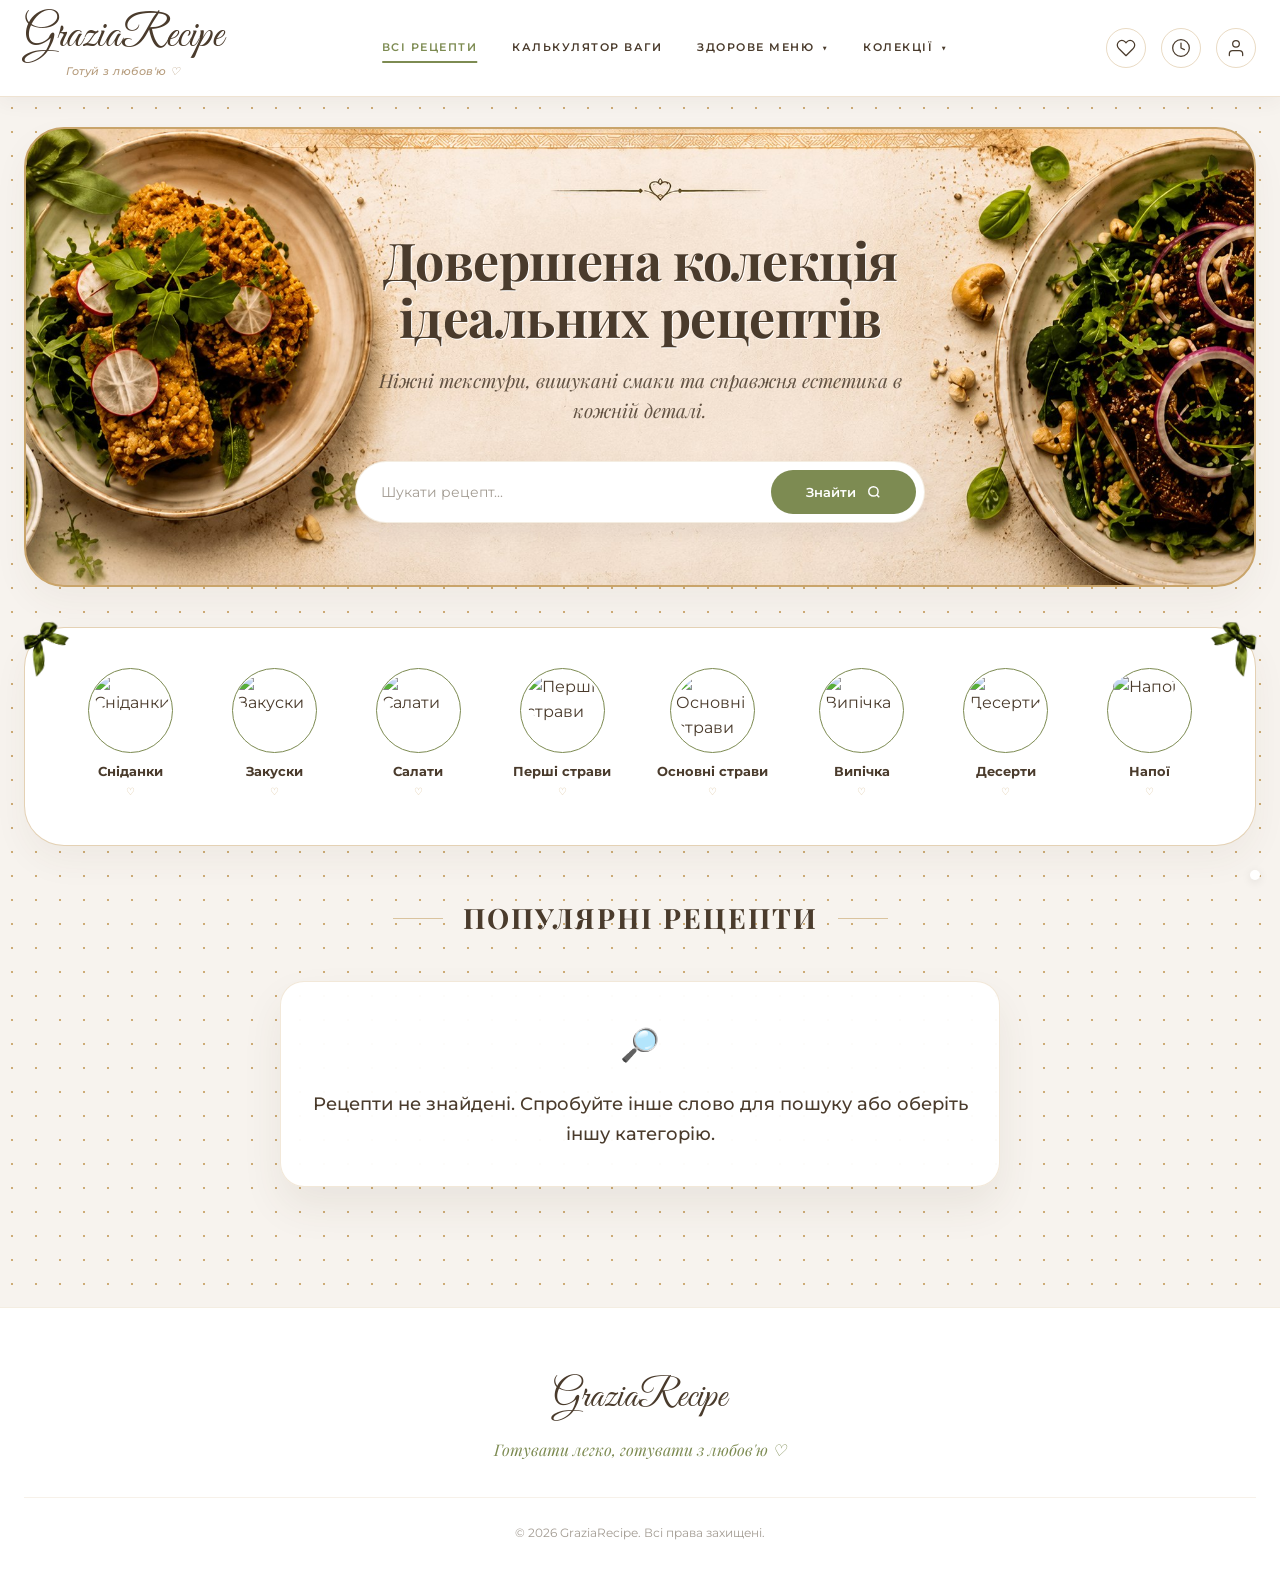
==== commit 21eb9fb1: "Add Google Translate widget and fix all collection filters" ====
--- a/index.html
+++ b/index.html
@@ -10,6 +10,8 @@
     <link rel="stylesheet" href="style.css">
 </head>
 <body>
+
+    <div id="google_translate_element" style="position: fixed; bottom: 20px; right: 20px; z-index: 1000; background: white; padding: 5px; border-radius: 8px; box-shadow: 0 2px 10px rgba(0,0,0,0.1);"></div>
 
     <header id="header">
         <div class="container header-inner">
@@ -213,17 +215,26 @@
 
             <div class="recipe-modal-body">
                 <h4>Інгредієнти:</h4>
-                <ul id="modalRecipeIngredients">
-                    </ul>
+                <ul id="modalRecipeIngredients"></ul>
 
                 <h4>Покрокове приготування:</h4>
-                <p id="modalRecipeSteps">
-                    </p>
+                <p id="modalRecipeSteps"></p>
             </div>
         </div>
     </div>
 
     <script src="script.js"></script>
+
+    <script type="text/javascript">
+    function googleTranslateElementInit() {
+        new google.translate.TranslateElement({
+            pageLanguage: 'en', 
+            includedLanguages: 'uk', 
+            layout: google.translate.TranslateElement.InlineLayout.SIMPLE
+        }, 'google_translate_element');
+    }
+    </script>
+    <script type="text/javascript" src="//translate.google.com/translate_a/element.js?cb=googleTranslateElementInit"></script>
+
 </body>
-</html>
- +</html>
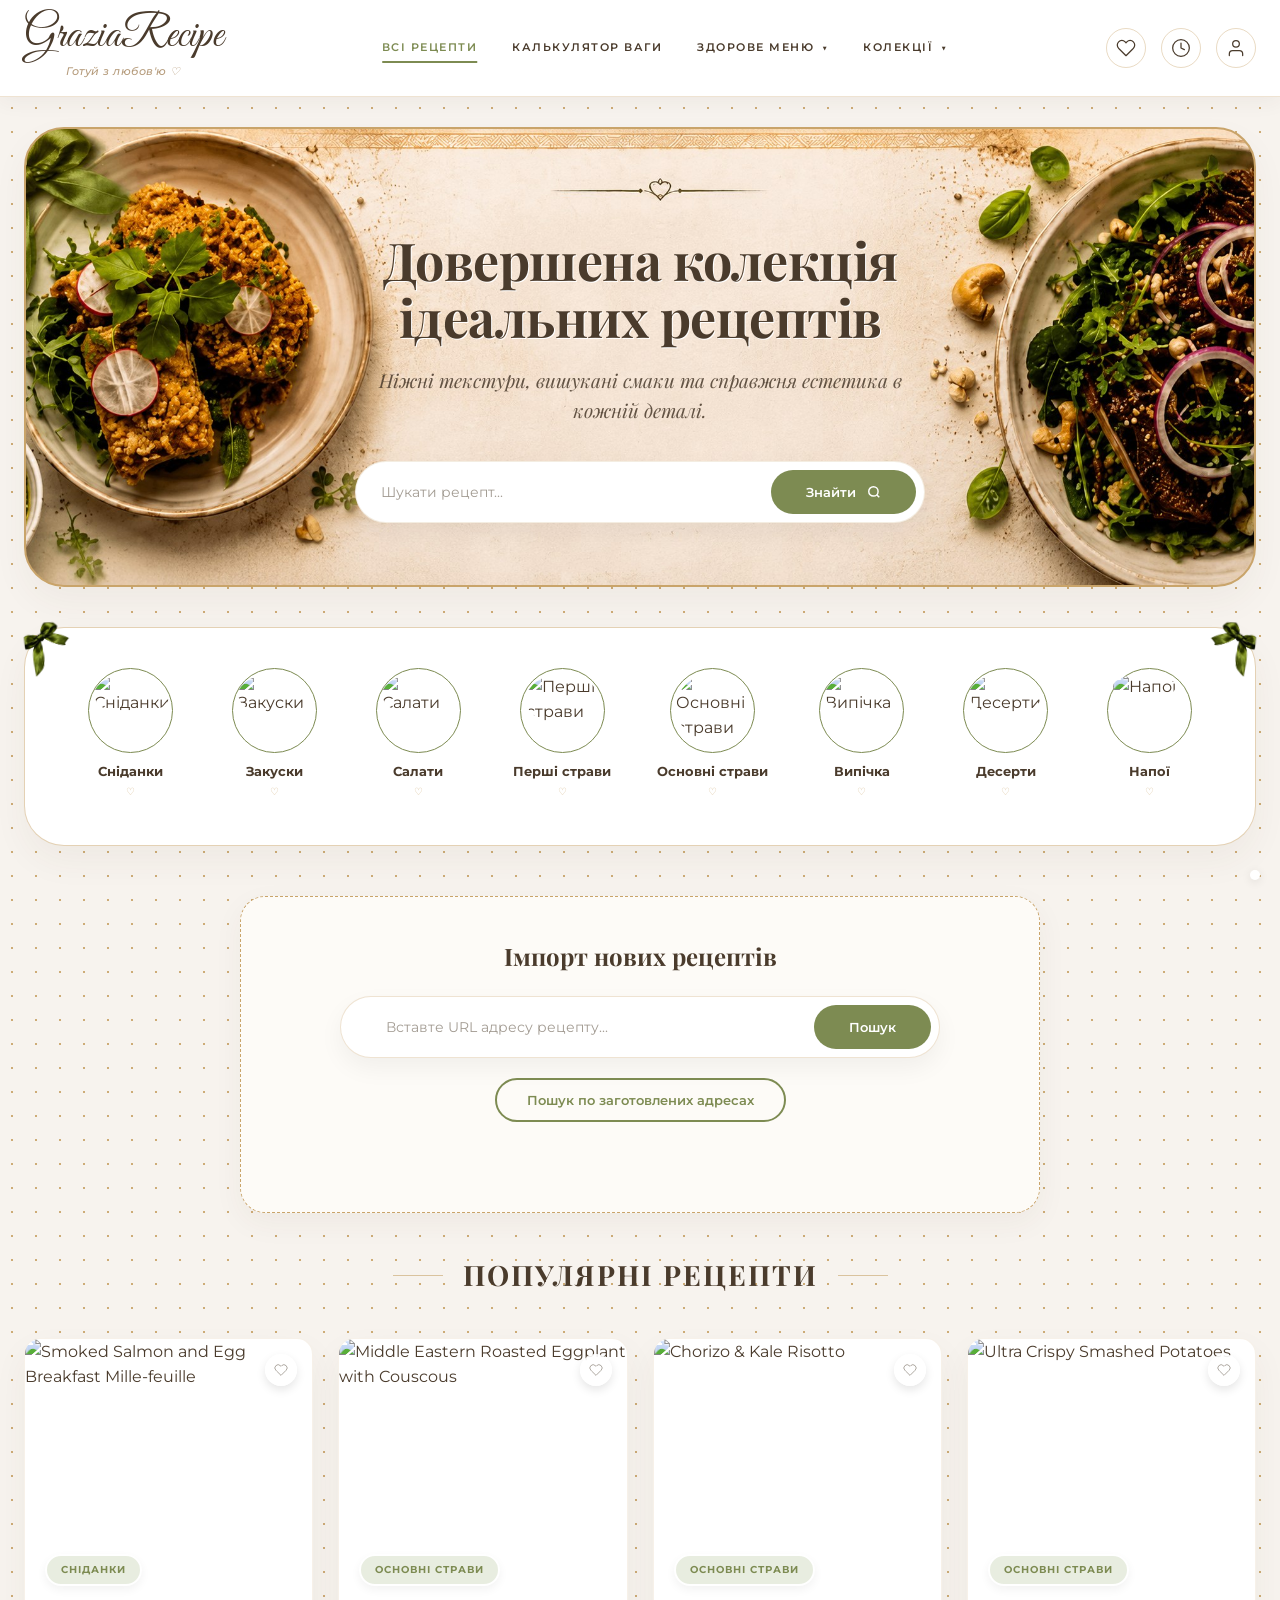
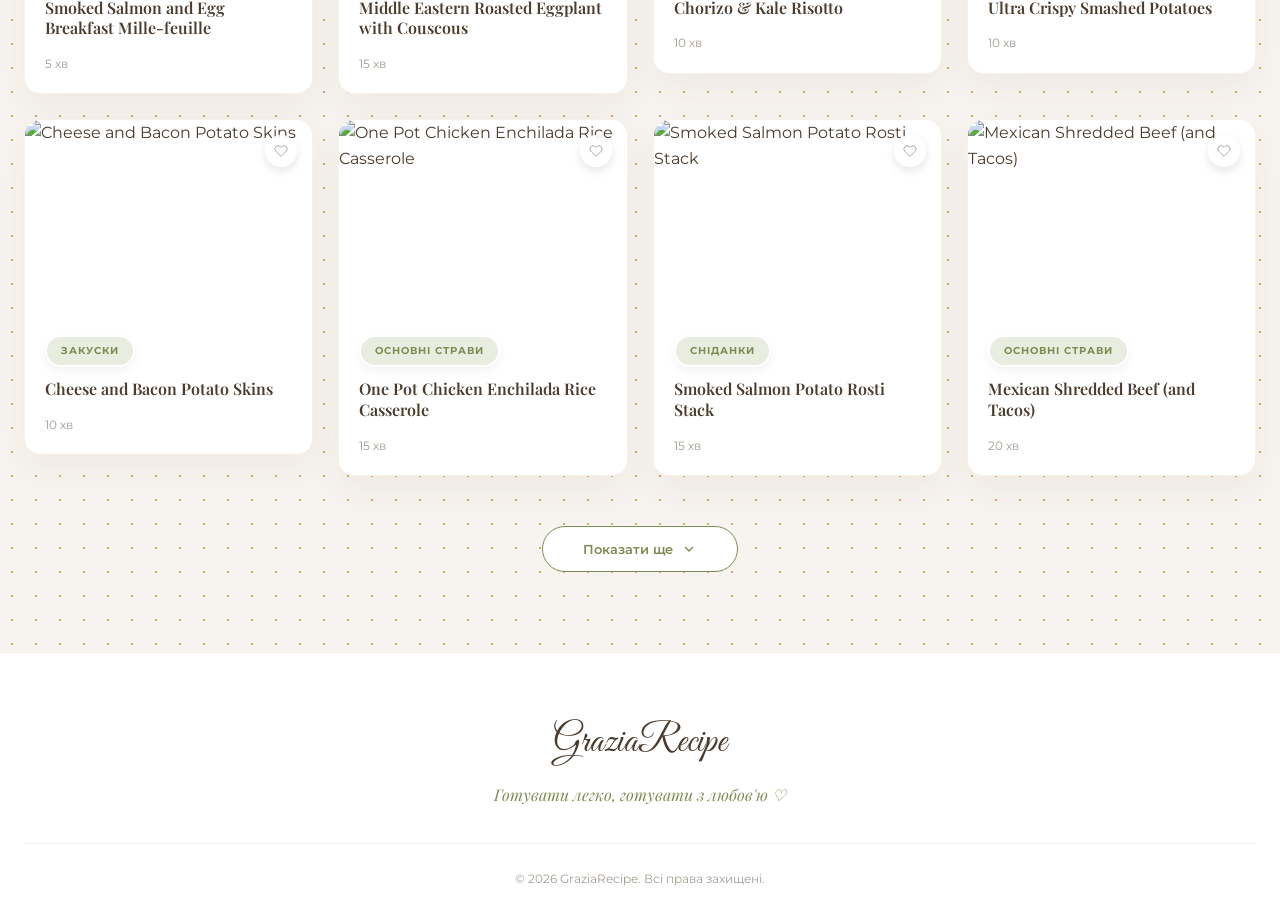
==== commit 89efa60a: "Add files via upload" ====
--- a/index.html
+++ b/index.html
@@ -135,6 +135,54 @@
             </div>
         </section>
 
+<section style="margin: 40px auto; max-width: 800px; text-align: center; background: #fdfbf7; padding: 40px; border-radius: 25px; border: 1px dashed #c9a46a; box-shadow: 0 10px 30px rgba(74, 59, 44, 0.05);">
+    <h2 style="font-family: 'Playfair Display', serif; font-size: 24px; color: #4a3b2c; margin-bottom: 20px;">Імпорт нових рецептів</h2>
+    
+    <div style="display: flex; flex-direction: column; gap: 20px; align-items: center;">
+        <div class="search-bar" style="width: 100%; max-width: 600px; background: #ffffff; border: 1px solid rgba(201, 164, 106, 0.3); display: flex;">
+            <input type="text" id="vitalikUrlInput" placeholder="Вставте URL адресу рецепту..." style="font-size: 14px; flex: 1; border: none; outline: none; padding: 10px 20px; background: transparent;">
+            <button id="vitalikSearchBtn" class="search-btn" style="white-space: nowrap;">Пошук</button>
+        </div>
+        <button id="vitalikDefaultBtn" style="padding: 12px 30px; background: transparent; color: #7d8b52; border: 2px solid #7d8b52; border-radius: 30px; font-family: 'Montserrat', sans-serif; font-weight: 600; cursor: pointer; transition: 0.3s;">
+            Пошук по заготовлених адресах
+        </button>
+        <div id="parserStatusMessage" style="margin-top: 10px; font-size: 14px; font-weight: 600; min-height: 20px;"></div>
+    </div>
+</section>
+
+<script>
+    document.getElementById("vitalikSearchBtn").addEventListener("click", function() {
+        let msg = document.getElementById("parserStatusMessage");
+        let inp = document.getElementById("vitalikUrlInput");
+        msg.style.color = "#4a3b2c";
+        msg.textContent = "Обробка запиту сервером...";
+        setTimeout(() => {
+            if (inp.value.trim() === "") {
+                msg.style.color = "#d9534f";
+                msg.textContent = "Помилка: Ви не ввели URL адресу!";
+            } else {
+                msg.style.color = "#7d8b52";
+                msg.textContent = "Успіх! Рецепт успішно додано.";
+
+                msg.textContent = "Успіх! Рецепт спарсено.";
+
+                msg.textContent = "Дані успішно передано на сервер.";
+                inp.value = "";
+            }
+        }, 1500);
+    });
+
+    document.getElementById("vitalikDefaultBtn").addEventListener("click", function() {
+        let msg = document.getElementById("parserStatusMessage");
+        msg.style.color = "#4a3b2c";
+        msg.textContent = "Обробка запиту сервером...";
+        setTimeout(() => {
+            msg.style.color = "#7d8b52";
+            msg.textContent = "Успіх! Рецепт успішно додано.";
+        }, 1500);
+    });
+</script>
+
         <section>
             <div class="section-header">
                 <h2 class="section-title">Популярні рецепти</h2>
@@ -144,7 +192,7 @@
             
             <div class="btn-center-wrapper">
                 <button class="btn-outline" id="loadMoreBtn">
-                    Показати ще 
+                    Показати ще
                     <svg width="16" height="16" viewBox="0 0 24 24" fill="none" stroke="currentColor" stroke-width="2"><path d="M6 9l6 6 6-6"></path></svg>
                 </button>
             </div>
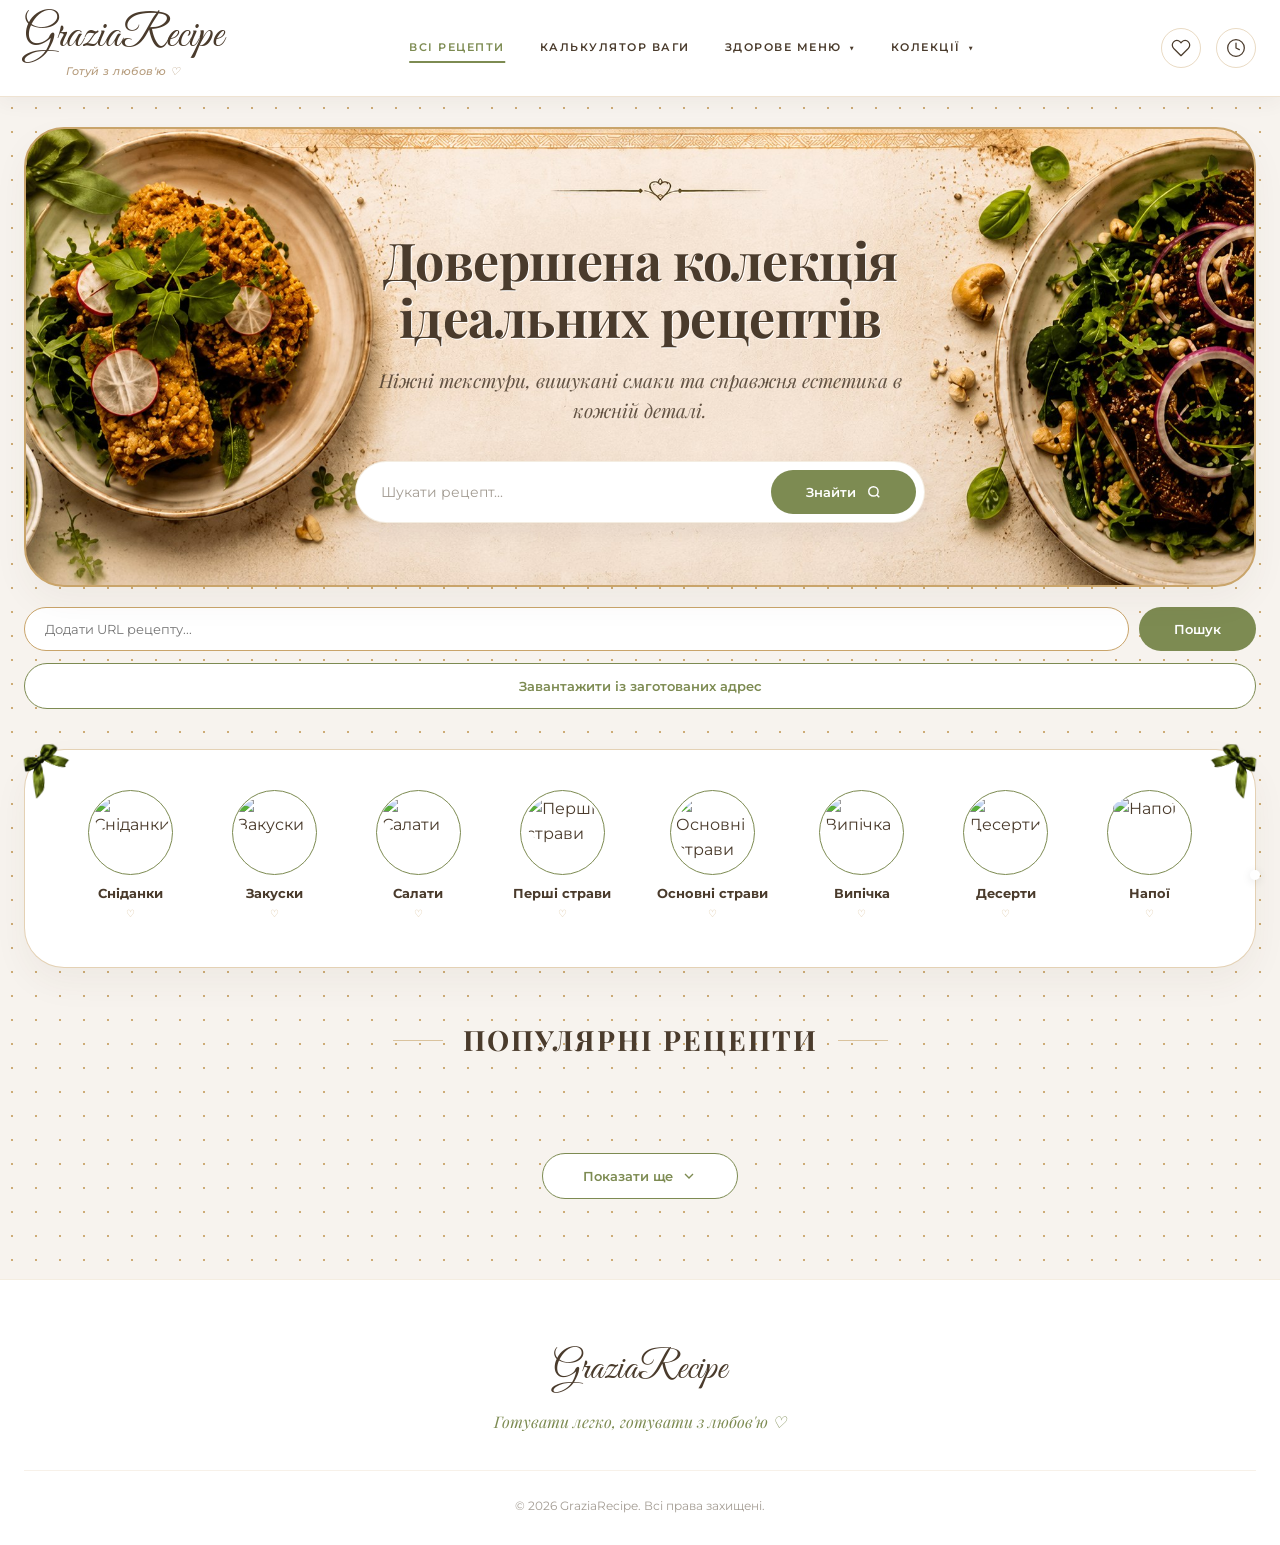
==== commit 0c4dc12e: "Add files via upload" ====
--- a/index.html
+++ b/index.html
@@ -61,9 +61,8 @@
                     <svg width="20" height="20" viewBox="0 0 24 24" fill="none" stroke="currentColor" stroke-width="1.5" stroke-linecap="round" stroke-linejoin="round"><circle cx="12" cy="12" r="10"></circle><polyline points="12 6 12 12 16 14"></polyline></svg>
                 </button>
 
-                <button class="icon-btn" id="profileBtn" title="Особистий кабінет">
-                    <svg width="20" height="20" viewBox="0 0 24 24" fill="none" stroke="currentColor" stroke-width="1.5" stroke-linecap="round" stroke-linejoin="round"><path d="M20 21v-2a4 4 0 0 0-4-4H8a4 4 0 0 0-4 4v2"></path><circle cx="12" cy="7" r="4"></circle></svg>
-                </button>
+                <button class="icon-btn" id="profileBtn" title="Особистий кабінет" style="display: none;">
+                    <svg width="20" height="20" viewBox="0 0 24 24" ...
                 <button class="mobile-menu-btn">☰</button>
             </div>
         </div>
@@ -85,6 +84,18 @@
                     </div>
                 </div>
             </div>
+            <div class="parser-controls" style="margin-top: 20px; display: flex; flex-direction: column; gap: 12px;">
+    <div style="display: flex; gap: 10px;">
+        <input type="url" id="parse-url-input" placeholder="Додати URL рецепту..." style="flex: 1; padding: 12px 20px; border-radius: 30px; border: 1px solid var(--accent-gold); outline: none; font-family: 'Montserrat', sans-serif;">
+        <button id="parse-url-btn" class="search-btn">Пошук</button>
+    </div>
+    <p id="parse-message" style="color: #e74c3c; font-size: 14px; text-align: center; margin-top: 10px; display: none; font-weight: 600;"></p>
+    
+
+    <button id="parse-predefined-btn" class="btn-outline" style="width: 100%; justify-content: center; background: var(--white);">
+        Завантажити із заготованих адрес
+    </button>
+</div>
         </section>
 
         <section class="categories">
@@ -135,52 +146,8 @@
             </div>
         </section>
 
-<section style="margin: 40px auto; max-width: 800px; text-align: center; background: #fdfbf7; padding: 40px; border-radius: 25px; border: 1px dashed #c9a46a; box-shadow: 0 10px 30px rgba(74, 59, 44, 0.05);">
-    <h2 style="font-family: 'Playfair Display', serif; font-size: 24px; color: #4a3b2c; margin-bottom: 20px;">Імпорт нових рецептів</h2>
+<script>
     
-    <div style="display: flex; flex-direction: column; gap: 20px; align-items: center;">
-        <div class="search-bar" style="width: 100%; max-width: 600px; background: #ffffff; border: 1px solid rgba(201, 164, 106, 0.3); display: flex;">
-            <input type="text" id="vitalikUrlInput" placeholder="Вставте URL адресу рецепту..." style="font-size: 14px; flex: 1; border: none; outline: none; padding: 10px 20px; background: transparent;">
-            <button id="vitalikSearchBtn" class="search-btn" style="white-space: nowrap;">Пошук</button>
-        </div>
-        <button id="vitalikDefaultBtn" style="padding: 12px 30px; background: transparent; color: #7d8b52; border: 2px solid #7d8b52; border-radius: 30px; font-family: 'Montserrat', sans-serif; font-weight: 600; cursor: pointer; transition: 0.3s;">
-            Пошук по заготовлених адресах
-        </button>
-        <div id="parserStatusMessage" style="margin-top: 10px; font-size: 14px; font-weight: 600; min-height: 20px;"></div>
-    </div>
-</section>
-
-<script>
-    document.getElementById("vitalikSearchBtn").addEventListener("click", function() {
-        let msg = document.getElementById("parserStatusMessage");
-        let inp = document.getElementById("vitalikUrlInput");
-        msg.style.color = "#4a3b2c";
-        msg.textContent = "Обробка запиту сервером...";
-        setTimeout(() => {
-            if (inp.value.trim() === "") {
-                msg.style.color = "#d9534f";
-                msg.textContent = "Помилка: Ви не ввели URL адресу!";
-            } else {
-                msg.style.color = "#7d8b52";
-                msg.textContent = "Успіх! Рецепт успішно додано.";
-
-                msg.textContent = "Успіх! Рецепт спарсено.";
-
-                msg.textContent = "Дані успішно передано на сервер.";
-                inp.value = "";
-            }
-        }, 1500);
-    });
-
-    document.getElementById("vitalikDefaultBtn").addEventListener("click", function() {
-        let msg = document.getElementById("parserStatusMessage");
-        msg.style.color = "#4a3b2c";
-        msg.textContent = "Обробка запиту сервером...";
-        setTimeout(() => {
-            msg.style.color = "#7d8b52";
-            msg.textContent = "Успіх! Рецепт успішно додано.";
-        }, 1500);
-    });
 </script>
 
         <section>
@@ -228,7 +195,7 @@
                 <button type="submit" class="modal-btn" id="authSubmitBtn">Увійти</button>
             </form>
             <p style="margin-top: 20px; font-size: 12px; color: var(--text-gray);">
-                <span id="authHintText">Немає акаунту?</span> 
+                <span id="authHintText">Немає акаунту?</span>
                 <a href="#" id="toggleAuthMode" style="color: var(--accent-olive); font-weight: 600; text-decoration: none;">Зареєструватися</a>
             </p>
         </div>
@@ -261,14 +228,22 @@
                 </div>
             </div>
 
-            <div class="recipe-modal-body">
-                <h4>Інгредієнти:</h4>
-                <ul id="modalRecipeIngredients"></ul>
-
-                <h4>Покрокове приготування:</h4>
-                <p id="modalRecipeSteps"></p>
-            </div>
-        </div>
+    <div class="recipe-modal-body">
+        <div class="slider-container" style="margin-bottom: 25px; background: var(--bg-secondary); padding: 15px; border-radius: 15px; text-align: center;">
+            <label for="modal-portion-slider" style="display: block; margin-bottom: 10px; font-weight: 700; color: var(--text-dark);">
+                Кількість порцій: <span id="modal-portion-val" style="color: var(--accent-olive); font-size: 20px;">1</span>
+            </label>
+            <input type="range" id="modal-portion-slider" class="grazia-slider" min="1" max="12" value="1">
+        </div>
+
+        <h4 style="color: var(--accent-olive); margin-bottom: 15px; font-family: 'Playfair Display', serif; font-size: 20px;">Інгредієнти:</h4>
+        <ul id="modalRecipeIngredients" style="list-style-type: none; margin-bottom: 25px;"></ul>
+
+        <hr style="margin: 25px 0; border: none; border-top: 1px dashed var(--accent-gold); opacity: 0.5;">
+
+        <h4 style="color: var(--accent-olive); margin-bottom: 15px; font-family: 'Playfair Display', serif; font-size: 20px;">Спосіб приготування:</h4>
+        <p id="modalRecipeSteps" style="font-size: 14px; line-height: 1.8; color: var(--text-dark);"></p>
+
     </div>
 
     <script src="script.js"></script>
@@ -276,8 +251,8 @@
     <script type="text/javascript">
     function googleTranslateElementInit() {
         new google.translate.TranslateElement({
-            pageLanguage: 'en', 
-            includedLanguages: 'uk', 
+            pageLanguage: 'en',
+            includedLanguages: 'uk',
             layout: google.translate.TranslateElement.InlineLayout.SIMPLE
         }, 'google_translate_element');
     }
--- a/style.css
+++ b/style.css
@@ -1154,4 +1154,75 @@
     font-weight: 600;
     color: var(--text-dark);
     line-height: 1.3;
-}+}
+.recipe-card-new {
+    display: flex;
+    flex-direction: column;
+    background: var(--white);
+    border-radius: var(--radius-md);
+    overflow: hidden;
+    border: 1px solid rgba(201, 164, 106, 0.4);
+    box-shadow: var(--shadow-soft);
+    height: 100%;
+    transition: var(--transition-smooth);
+}
+.recipe-card-new:hover {
+    transform: translateY(-5px);
+    box-shadow: var(--shadow-float);
+}
+.recipe-card-top {
+    flex: 1;
+    padding: 30px 20px;
+    display: flex;
+    align-items: center;
+    justify-content: center;
+    text-align: center;
+}
+.recipe-card-top h3 {
+    font-family: 'Playfair Display', serif;
+    font-size: 18px;
+    color: var(--text-dark);
+}
+.recipe-card-bottom {
+    display: flex;
+    gap: 10px;
+    padding: 15px;
+    background: var(--bg-secondary);
+    border-top: 1px solid rgba(201, 164, 106, 0.2);
+}
+.card-btn {
+    flex: 1;
+    padding: 10px;
+    border-radius: 8px;
+    border: none;
+    font-family: 'Montserrat', sans-serif;
+    font-weight: 600;
+    font-size: 12px;
+    cursor: pointer;
+    transition: var(--transition-smooth);
+}
+.btn-delete { background: #e74c3c; color: white; }
+.btn-delete:hover { background: #c0392b; }
+.btn-open { background: var(--accent-olive); color: white; }
+.btn-open:hover { background: var(--accent-olive-hover); }
+
+.grazia-slider {
+    -webkit-appearance: none;
+    width: 100%;
+    height: 6px;
+    background: rgba(201, 164, 106, 0.3);
+    border-radius: 10px;
+    outline: none;
+}
+.grazia-slider::-webkit-slider-thumb {
+    -webkit-appearance: none;
+    appearance: none;
+    width: 24px;
+    height: 24px;
+    border-radius: 50%;
+    background: var(--accent-olive);
+    cursor: pointer;
+    box-shadow: 0 4px 10px rgba(125, 139, 82, 0.4);
+    transition: var(--transition-smooth);
+}
+.grazia-slider::-webkit-slider-thumb:hover { transform: scale(1.15); }
